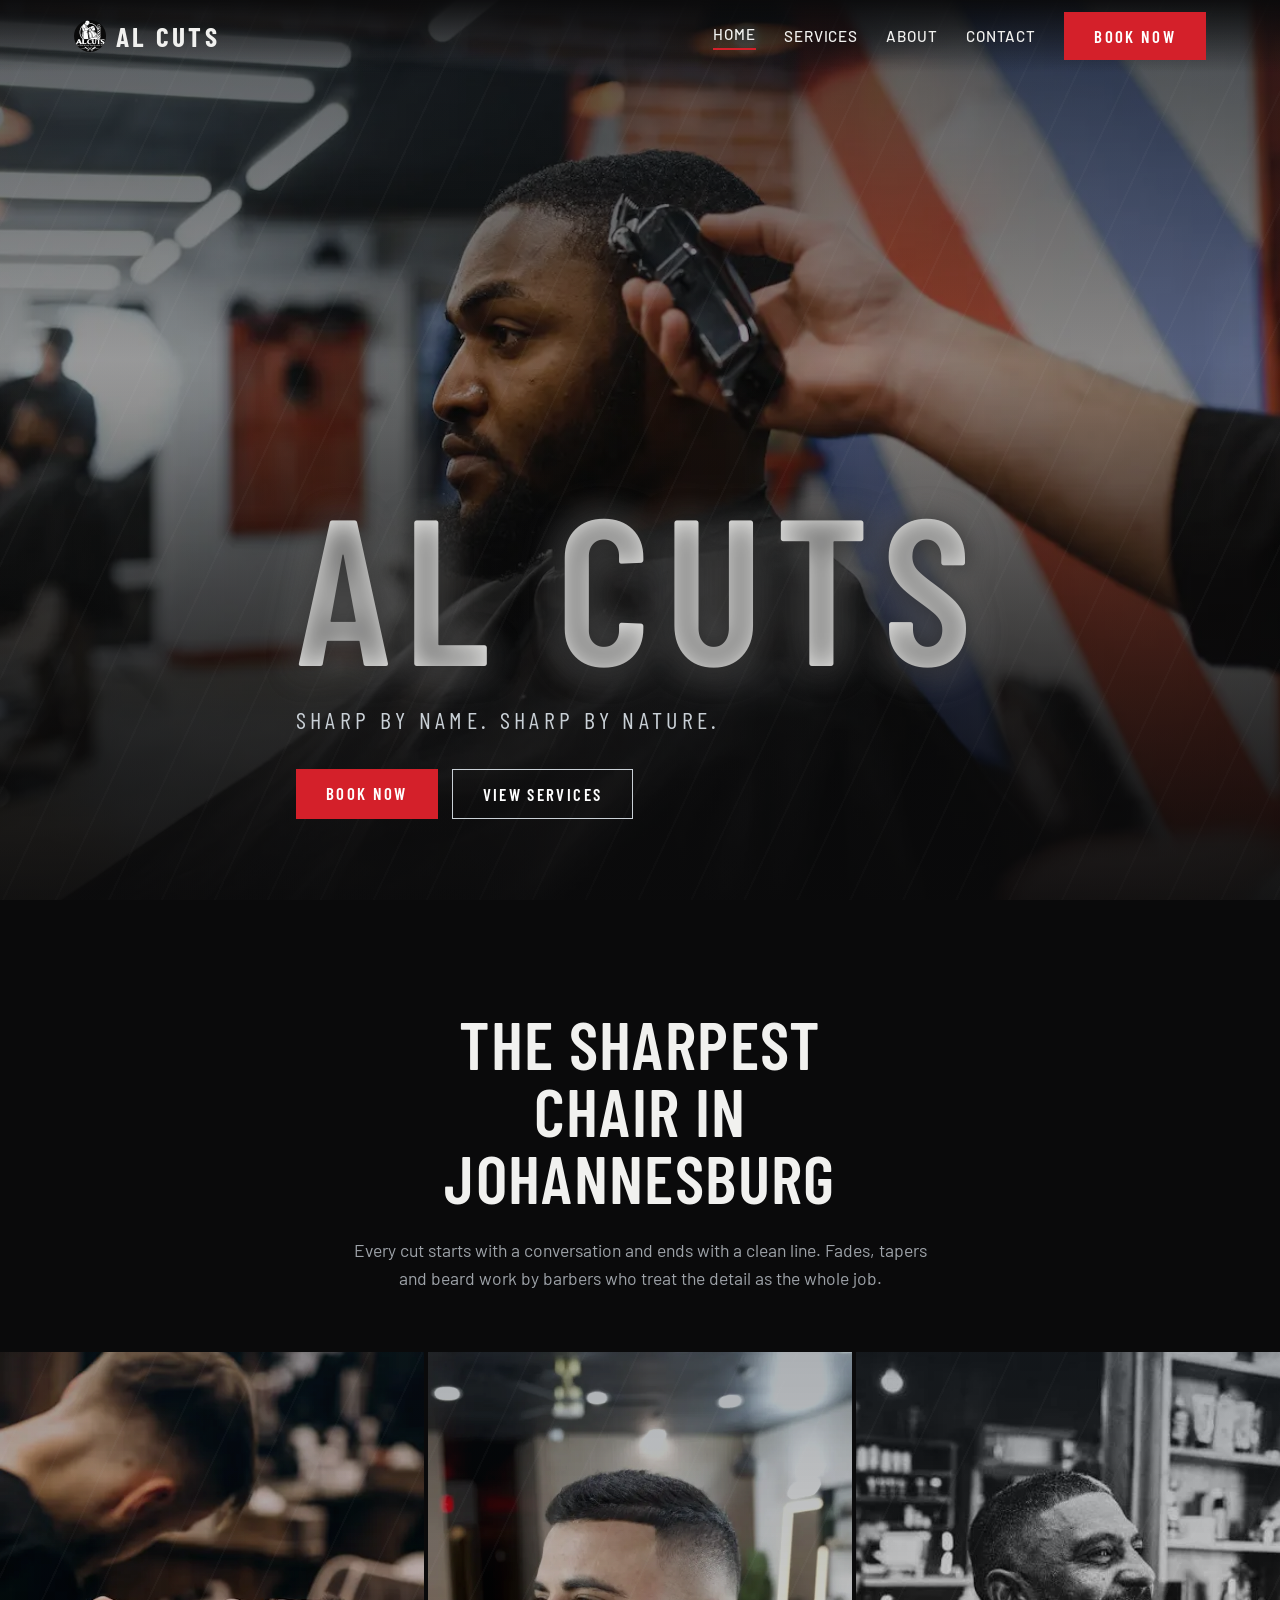
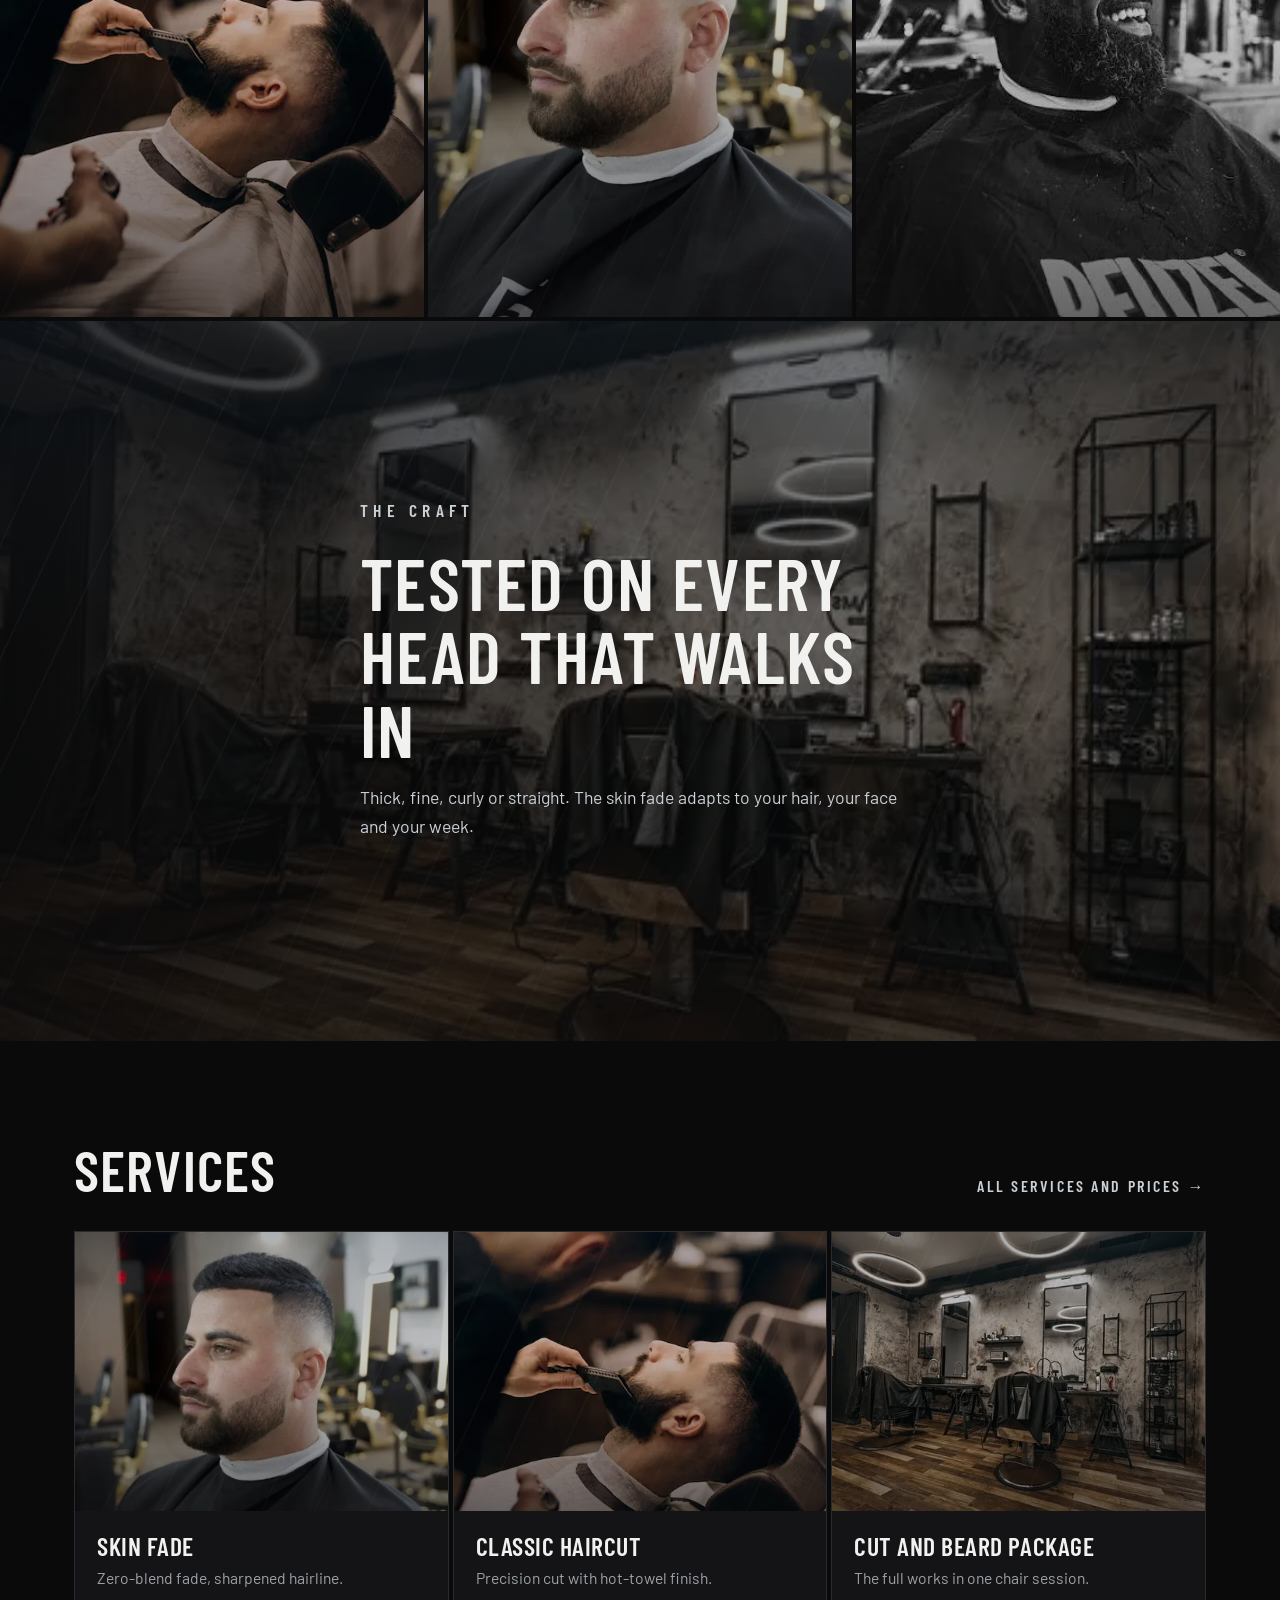
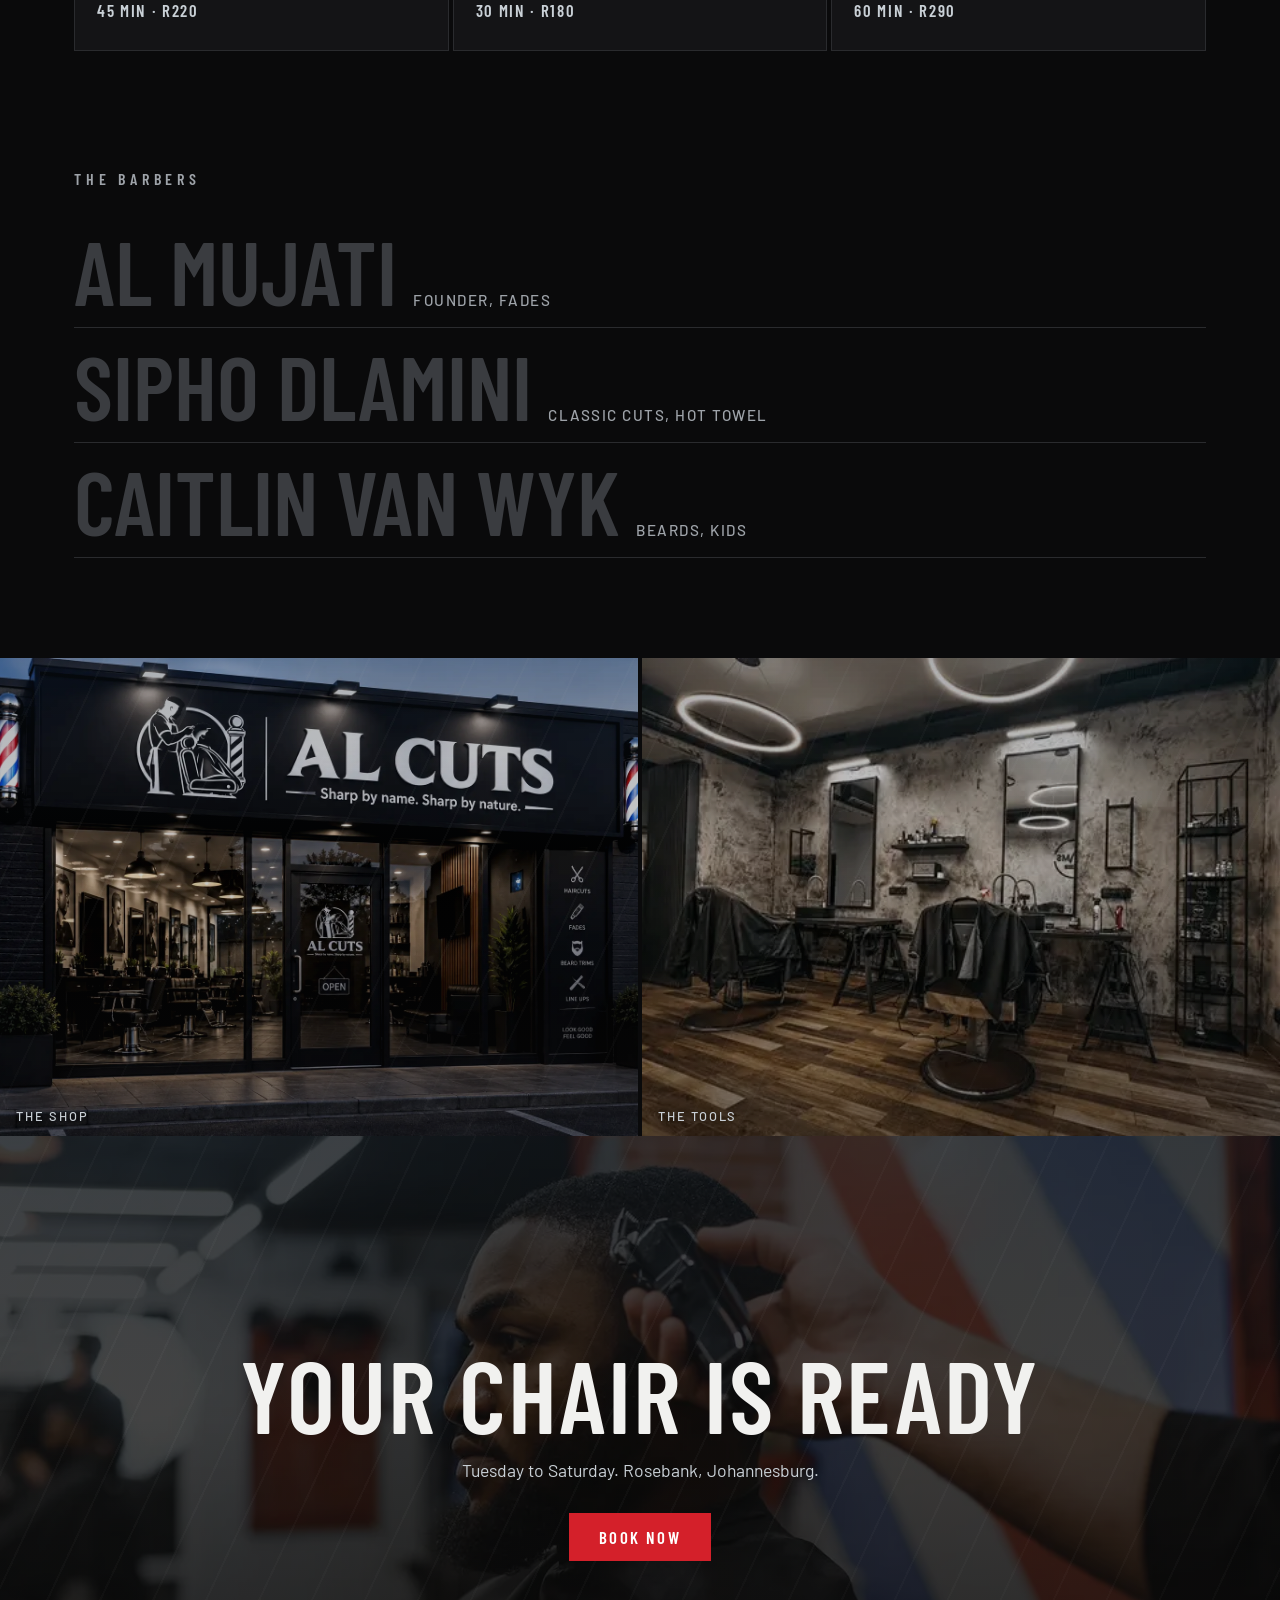
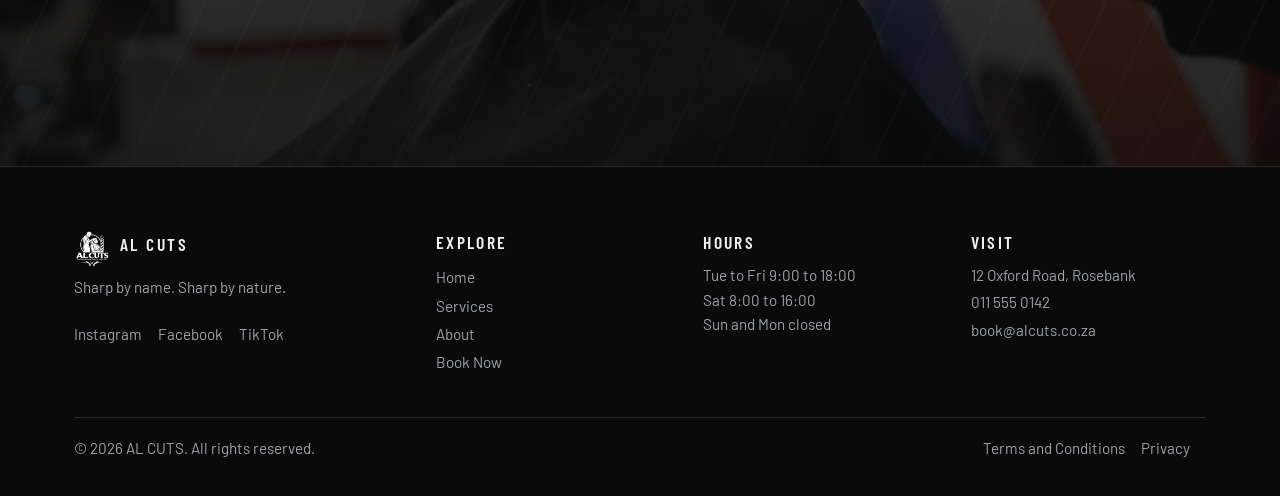
==== index.html @ 76fd3b90 "Modal X pinned top-right (button-shine specificity fix)" ====
<!DOCTYPE html>
<html lang="en">
<head>
<meta charset="utf-8">
<meta name="viewport" content="width=device-width, initial-scale=1, viewport-fit=cover">
<title>AL CUTS | Sharp by name. Sharp by nature.</title>
<meta name="description" content="AL CUTS — the sharpest chair in Johannesburg. Fades, classic cuts, beard work and hot towel shaves in Rosebank since 2014.">
<meta property="og:title" content="AL CUTS | Sharp by name. Sharp by nature.">
<meta property="og:description" content="Fades, classic cuts, beard work and hot towel shaves in Rosebank, Johannesburg since 2014.">
<meta property="og:type" content="website">
<meta property="og:url" content="https://al-projects-stack.github.io/al-cuts/">
<meta property="og:image" content="https://al-projects-stack.github.io/al-cuts/assets/img/hero.webp">
<link rel="icon" type="image/png" href="assets/img/favicon-64.png">
<link rel="apple-touch-icon" href="assets/img/apple-touch-icon.png">
<link rel="preconnect" href="https://fonts.googleapis.com">
<link rel="preconnect" href="https://fonts.gstatic.com" crossorigin>
<link href="https://fonts.googleapis.com/css2?family=Barlow+Condensed:wght@500;600;700&family=Barlow:wght@400;500&display=swap" rel="stylesheet">
<link rel="stylesheet" href="assets/css/site.css?v=7">
</head>
<body>
<a class="skip" href="#main">Skip to content</a>
<header>
  <div class="wrap bar">
    <a class="logo" href="./" aria-label="AL CUTS home"><img class="logo-img" src="assets/img/logo-256.png" alt="AL CUTS logo — barber cutting a client's hair" width="40" height="40"><span class="shine" data-text="AL CUTS">AL CUTS</span></a>
    <button id="menu" aria-expanded="false" aria-controls="nav">Menu</button>
    <nav id="nav" aria-label="Primary">
      <a href="./" aria-current="page">Home</a><a href="services/">Services</a><a href="about/">About</a><a href="book/">Contact</a>
      <a class="btn" href="book/">Book Now</a>
    </nav>
    <a class="btn book-mini" href="book/">Book Now</a>
  </div>
</header>

<main id="main">
  <section class="hero home">
    <div class="ph" role="img" aria-label="Barber at work inside AL CUTS, Rosebank">
      <img src="assets/img/hero.webp" alt="Barber giving a fade inside AL CUTS barbershop" fetchpriority="high" decoding="async">
      <div class="shade" aria-hidden="true"></div>
    </div>
    <div class="wrap in">
      <h1 class="shine" data-text="AL CUTS">AL CUTS</h1>
      <p class="sub shine" data-text="Sharp by name. Sharp by nature.">Sharp by name. Sharp by nature.</p>
      <div class="cta"><a class="btn" href="book/">Book Now</a><a class="btn line" href="services/">View services</a></div>
    </div>
  </section>

  <section class="intro"><div class="wrap">
    <h2>The sharpest chair in Johannesburg</h2>
    <p>Every cut starts with a conversation and ends with a clean line. Fades, tapers and beard work by barbers who treat the detail as the whole job.</p>
  </div></section>

  <div class="trio">
    <div class="ph review-card" tabindex="0">
      <img src="assets/img/cut-front.webp" alt="Skin fade haircut" loading="lazy" decoding="async">
      <div class="review"><span class="stars" aria-label="Rated 5 out of 5">★★★★★</span><p>“Cleanest fade I have had in Joburg. Al lines it up perfect, every single time.”</p><cite>— Thabo M.</cite></div>
    </div>
    <div class="ph review-card" tabindex="0">
      <img src="assets/img/cut-back.webp" alt="Skin fade haircut from behind" loading="lazy" decoding="async">
      <div class="review"><span class="stars" aria-label="Rated 5 out of 5">★★★★★</span><p>“Had a date on Saturday night. Walked out feeling 100 percent more confident.”</p><cite>— Daniel K.</cite></div>
    </div>
    <div class="ph review-card" tabindex="0">
      <img src="assets/img/cut-side.webp" alt="Skin fade haircut from the side" loading="lazy" decoding="async">
      <div class="review"><span class="stars" aria-label="Rated 5 out of 5">★★★★★</span><p>“Hot towel shave is unreal. Walked in rough, walked out a new man.”</p><cite>— Jabu N.</cite></div>
    </div>
  </div>

  <section class="band">
    <div class="ph" role="img" aria-label="Barber finishing a cut at AL CUTS"><img src="assets/img/services.webp" alt="Barber finishing a precision cut" loading="lazy" decoding="async"><div class="shade" aria-hidden="true"></div></div>
    <div class="wrap in">
      <p class="kicker">The craft</p>
      <h2>Tested on every head that walks in</h2>
      <p>Thick, fine, curly or straight. The skin fade adapts to your hair, your face and your week.</p>
    </div>
  </section>

  <section class="preview"><div class="wrap">
    <div class="head"><h2>Services</h2><a class="more" href="services/">All services and prices →</a></div>
    <div class="cards">
      <a class="card" href="services/"><div class="ph"><img src="assets/img/cut-back.webp" alt="Skin fade by AL CUTS" loading="lazy" decoding="async"></div><div class="tx"><h3>Skin fade</h3><p>Zero-blend fade, sharpened hairline.</p><span class="meta">45 min · R220</span></div></a>
      <a class="card" href="services/"><div class="ph"><img src="assets/img/cut-front.webp" alt="Classic haircut by AL CUTS" loading="lazy" decoding="async"></div><div class="tx"><h3>Classic haircut</h3><p>Precision cut with hot-towel finish.</p><span class="meta">30 min · R180</span></div></a>
      <a class="card" href="services/"><div class="ph"><img src="assets/img/services.webp" alt="Cut and beard package at AL CUTS" loading="lazy" decoding="async"></div><div class="tx"><h3>Cut and beard package</h3><p>The full works in one chair session.</p><span class="meta">60 min · R290</span></div></a>
    </div>
  </div></section>

  <section class="team"><div class="wrap">
    <h3 class="k">The barbers</h3>
    <div class="names">
      <a href="about/">Al Mujati<small>Founder, fades</small></a>
      <a href="about/">Sipho Dlamini<small>Classic cuts, hot towel</small></a>
      <a href="about/">Caitlin Van Wyk<small>Beards, kids</small></a>
    </div>
  </div></section>

  <div class="duo">
    <div class="ph" role="img" aria-label="Inside the AL CUTS shop"><img src="assets/img/shop-real.webp" alt="The AL CUTS shop front in Rosebank" loading="lazy" decoding="async"><span class="cap">The shop</span></div>
    <div class="ph" role="img" aria-label="Barber tools at AL CUTS"><img src="assets/img/services.webp" alt="Professional barber tools at AL CUTS" loading="lazy" decoding="async"><span class="cap">The tools</span></div>
  </div>

  <section class="book-band">
    <div class="ph" role="img" aria-label="Barber chair in low light"><img src="assets/img/shop.webp" alt="Barber chair at AL CUTS in low light" loading="lazy" decoding="async"><div class="shade" aria-hidden="true"></div></div>
    <div class="wrap in">
      <h2>Your chair is ready</h2>
      <p>Tuesday to Saturday. Rosebank, Johannesburg.</p>
      <a class="btn" href="book/">Book Now</a>
    </div>
  </section>
</main>

<footer><div class="wrap">
  <div class="fgrid">
    <div><div class="foot-brand"><img class="logo-img" src="assets/img/logo-256.png" alt="" width="36" height="36" aria-hidden="true"><h4 class="shine" data-text="AL CUTS">AL CUTS</h4></div><span class="tagline shine" data-text="Sharp by name. Sharp by nature.">Sharp by name. Sharp by nature.</span>
      <p class="social"><a href="https://www.instagram.com/" target="_blank" rel="noopener" aria-label="AL CUTS on Instagram">Instagram</a><a href="https://www.facebook.com/" target="_blank" rel="noopener" aria-label="AL CUTS on Facebook">Facebook</a><a href="https://www.tiktok.com/" target="_blank" rel="noopener" aria-label="AL CUTS on TikTok">TikTok</a></p>
    </div>
    <div><h4>Explore</h4><a href="./">Home</a><a href="services/">Services</a><a href="about/">About</a><a href="book/">Book Now</a></div>
    <div><h4>Hours</h4>Tue to Fri 9:00 to 18:00<br>Sat 8:00 to 16:00<br>Sun and Mon closed</div>
    <div><h4>Visit</h4>12 Oxford Road, Rosebank<br><a href="tel:+27115550142">011 555 0142</a><a href="mailto:book@alcuts.co.za">book@alcuts.co.za</a></div>
  </div>
  <div class="copy"><span>&copy; 2026 AL CUTS. All rights reserved.</span><span><a href="terms/">Terms and Conditions</a><a href="privacy/">Privacy</a></span></div>
</div></footer>

<div id="modal" role="dialog" aria-modal="true" aria-labelledby="mt">
  <div class="dialog">
    <button class="x" id="close" aria-label="Close offer">&times;</button>
    <h2 id="mt">First cut? R30 off.</h2>
    <p>Book your first visit online and the discount is applied at the chair.</p>
    <a class="btn" id="claim" href="book/?offer=first30">Claim the offer</a>
  </div>
</div>

<script src="assets/js/site.js?v=6" defer></script>
</body>
</html>
---- assets/css/site.css ----
/* AL CUTS design tokens — keep exactly */
:root{
  --bg:#0A0A0B; --panel:#141416; --ink:#F1F1EF; --muted:#9EA3A9;
  --steel:#C9D0D6; --red:#D4202A; --line:#2A2B2E;
  box-sizing:border-box;
  padding-top:env(safe-area-inset-top,0px);
  padding-bottom:env(safe-area-inset-bottom,0px);
}
html{scroll-behavior:smooth;scroll-padding-top:calc(72px + env(safe-area-inset-top,0px))}
*{box-sizing:border-box}
body{margin:0;background:var(--bg);color:var(--ink);font-family:Barlow,system-ui,sans-serif;line-height:1.6;overflow-x:hidden}
h1,h2,h3{font-family:"Barlow Condensed","Arial Narrow",sans-serif;text-transform:uppercase;font-weight:600;line-height:1;margin:0;letter-spacing:.02em}
a{color:inherit}
:focus-visible{outline:3px solid var(--red);outline-offset:3px}
.wrap{max-width:1180px;margin:0 auto;padding:0 24px}
.skip{position:absolute;left:-9999px;top:0;background:var(--red);color:#fff;padding:10px 18px;z-index:99;font:600 1rem "Barlow Condensed",sans-serif;text-transform:uppercase;letter-spacing:.1em}
.skip:focus{left:12px;top:12px}

/* header */
header{position:fixed;left:0;right:0;top:env(safe-area-inset-top,0px);z-index:10;height:72px;background:linear-gradient(#0A0A0Bee,#0A0A0B00)}
.bar{display:flex;align-items:center;justify-content:space-between;height:72px}
.logo{display:flex;align-items:center;gap:10px;text-decoration:none;font:700 1.7rem "Barlow Condensed",sans-serif;letter-spacing:.12em}
.logo img{width:32px;height:32px;display:block}
nav{display:flex;gap:28px;align-items:center}
nav a{text-decoration:none;font-weight:500;font-size:.95rem;letter-spacing:.06em;text-transform:uppercase}
nav a:hover{color:var(--steel)}
nav a[aria-current="page"]{color:var(--ink);border-bottom:2px solid var(--red);padding-bottom:2px}
.btn{display:inline-block;background:var(--red);color:#fff;padding:14px 30px;font:600 1.05rem "Barlow Condensed",sans-serif;letter-spacing:.14em;text-transform:uppercase;text-decoration:none;border:0;cursor:pointer;text-align:center}
.btn:hover{background:#ea2b36}
.btn.line{background:transparent;border:1px solid var(--steel)}
.btn.line:hover{background:var(--ink);color:var(--bg)}
.btn:disabled{opacity:.5;cursor:not-allowed}
#menu{display:none;background:none;border:1px solid var(--steel);color:var(--ink);padding:8px 14px;font:600 1rem "Barlow Condensed",sans-serif;letter-spacing:.12em;text-transform:uppercase;cursor:pointer}
.book-mini{display:none}

/* image system — dark cool grade, object-fit cover */
.ph{position:relative;overflow:hidden;background:#15171a}
.ph img{position:absolute;inset:0;width:100%;height:100%;object-fit:cover;z-index:1;filter:saturate(.82) contrast(1.06) brightness(.9)}
.ph::after{content:"";position:absolute;inset:0;z-index:2;pointer-events:none;background:linear-gradient(180deg,rgba(20,34,48,.28),rgba(10,10,11,.12) 45%,rgba(10,10,11,.55)),repeating-linear-gradient(115deg,transparent 0 46px,rgba(255,255,255,.03) 46px 48px)}
.cap{position:absolute;left:16px;bottom:12px;z-index:3;font:500 .8rem Barlow,sans-serif;letter-spacing:.14em;text-transform:uppercase;color:var(--steel);text-shadow:0 1px 8px rgba(0,0,0,.8)}

/* customer reviews revealed on hover, tap or keyboard focus */
.review-card{cursor:pointer}
.review{position:absolute;inset:0;z-index:3;display:flex;flex-direction:column;justify-content:flex-end;padding:26px 24px;background:linear-gradient(180deg,rgba(10,10,11,.05) 30%,rgba(10,10,11,.9));opacity:0;transition:opacity .3s ease}
.review-card:hover .review,.review-card:focus .review,.review-card:focus-within .review{opacity:1}
.review .stars{color:var(--red);letter-spacing:.2em;margin-bottom:8px;font-size:.95rem}
.review p{color:var(--ink);font-size:1.08rem;line-height:1.45;margin:0 0 10px}
.review cite{font:600 .95rem "Barlow Condensed",sans-serif;letter-spacing:.14em;text-transform:uppercase;color:var(--steel);font-style:normal}

/* hero + bands */
.hero{position:relative;min-height:100svh;display:flex;align-items:flex-end;padding-bottom:9vh}
.hero.short{min-height:72svh}
.hero .ph{position:absolute;inset:0}
.hero .shade{position:absolute;inset:0;z-index:2;background:linear-gradient(180deg,rgba(10,10,11,.55) 0%,rgba(10,10,11,.25) 40%,rgba(10,10,11,.88) 100%)}
.hero .in{position:relative;z-index:3}
.kicker{font:600 1rem "Barlow Condensed",sans-serif;letter-spacing:.3em;text-transform:uppercase;color:var(--steel);margin-bottom:12px}
.hero h1{font-size:clamp(3.4rem,11vw,9rem);letter-spacing:.06em;text-shadow:0 2px 30px rgba(0,0,0,.6)}
.hero.home h1{font-size:clamp(4.5rem,17vw,13rem)}
.hero p.sub{font-size:clamp(1.05rem,2.4vw,1.5rem);margin:14px 0 30px;color:var(--steel);font-family:"Barlow Condensed",sans-serif;text-transform:uppercase;letter-spacing:.18em}
.cta{display:flex;gap:14px;flex-wrap:wrap}

.intro{padding:110px 0 60px;text-align:center}
.intro h2{font-size:clamp(2.2rem,5.5vw,4.2rem);max-width:16ch;margin:0 auto 24px}
.intro p{max-width:58ch;margin:0 auto;color:var(--muted);font-size:1.1rem}
.trio{display:grid;grid-template-columns:repeat(3,1fr);gap:4px}
.trio .ph{aspect-ratio:3/4}
.band{position:relative;min-height:80vh;display:flex;align-items:center;margin-top:4px}
.band .ph{position:absolute;inset:0}
.band .shade{position:absolute;inset:0;z-index:2;background:linear-gradient(90deg,rgba(10,10,11,.85) 0%,rgba(10,10,11,.45) 55%,rgba(10,10,11,.25) 100%)}
.band .in{position:relative;z-index:3;max-width:560px;padding:60px 0}
.band h2{font-size:clamp(2.4rem,6vw,4.6rem);margin-bottom:18px}
.band p{color:var(--steel);font-size:1.1rem;margin:0 0 24px}

/* preview cards */
.preview{padding:100px 0 20px}
.preview .head{display:flex;align-items:baseline;justify-content:space-between;gap:20px;flex-wrap:wrap;margin-bottom:32px}
.preview h2{font-size:clamp(2.2rem,5vw,3.6rem)}
.more{font:600 1rem "Barlow Condensed",sans-serif;letter-spacing:.16em;text-transform:uppercase;color:var(--steel);text-decoration:none}
.more:hover{color:var(--ink)}
.cards{display:grid;grid-template-columns:repeat(3,1fr);gap:4px}
.card{background:var(--panel);border:1px solid var(--line);text-decoration:none;display:flex;flex-direction:column}
.card .ph{aspect-ratio:4/3}
.card .tx{padding:22px 22px 26px}
.card h3{font-size:1.6rem;margin-bottom:6px}
.card p{color:var(--muted);margin:0 0 8px;font-size:.98rem}
.card .meta{font:600 1.05rem "Barlow Condensed",sans-serif;letter-spacing:.1em;text-transform:uppercase;color:var(--steel)}
.card:hover{border-color:var(--steel)}

/* team list + profiles */
.team{padding:100px 0}
.team h3.k{color:var(--muted);font-size:1rem;letter-spacing:.3em;margin-bottom:26px}
.names a{display:block;text-decoration:none;font:600 clamp(2.4rem,7vw,5.6rem)/1.05 "Barlow Condensed",sans-serif;text-transform:uppercase;color:#3A3C40;border-bottom:1px solid var(--line);padding:10px 0;transition:color .25s}
.names a:hover,.names a:focus-visible{color:var(--ink)}
.names small{font:500 .95rem Barlow,sans-serif;letter-spacing:.1em;margin-left:16px;color:var(--muted)}
.duo{display:grid;grid-template-columns:1fr 1fr;gap:4px}
.duo .ph{aspect-ratio:4/3}
.profiles{display:grid;grid-template-columns:repeat(3,1fr);gap:4px;margin-top:8px}
.profile{background:var(--panel);border:1px solid var(--line)}
.profile .ph{aspect-ratio:3/4}
.profile .tx{padding:24px 22px 28px}
.profile h3{font-size:2rem;margin-bottom:4px}
.profile .role{font:600 1rem "Barlow Condensed",sans-serif;letter-spacing:.16em;text-transform:uppercase;color:var(--red);margin-bottom:10px}
.profile p{color:var(--muted);font-size:.98rem;margin:0 0 18px}

/* spec sheet */
.specs{padding:100px 0}
.specs h2{font-size:clamp(2.2rem,5vw,3.6rem);margin-bottom:12px}
.specs .lede{color:var(--muted);max-width:60ch;margin:0 0 28px}
.spec{display:grid;grid-template-columns:1fr auto auto;gap:24px;align-items:baseline;padding:22px 0;border-bottom:1px solid var(--line)}
.spec b{font:600 1.5rem "Barlow Condensed",sans-serif;text-transform:uppercase;letter-spacing:.06em}
.spec .d{color:var(--muted);font-size:.95rem;display:block;margin-top:2px}
.spec span.t{color:var(--muted)}
.spec .p{color:var(--ink);font:600 1.6rem "Barlow Condensed",sans-serif;min-width:90px;text-align:right}
.spec .bk{grid-column:1/-1}
.spec .bk .btn{padding:10px 22px;font-size:.95rem}
.finish{display:grid;grid-template-columns:repeat(3,1fr);gap:40px;margin-top:70px}
.finish h3{font-size:1.4rem;margin-bottom:12px;color:var(--steel)}
.finish ul{list-style:none;margin:0;padding:0;color:var(--muted)}
.finish li{padding:3px 0}

.book-band{position:relative;min-height:70vh;display:flex;align-items:center;text-align:center}
.book-band .ph{position:absolute;inset:0}
.book-band .shade{position:absolute;inset:0;z-index:2;background:rgba(10,10,11,.7)}
.book-band .in{position:relative;z-index:3;width:100%}
.book-band h2{font-size:clamp(2.6rem,8vw,6.5rem);margin-bottom:12px}
.book-band p{color:var(--steel);margin:0 0 28px;font-size:1.1rem}

/* book page */
.bookgrid{display:grid;grid-template-columns:1.5fr 1fr;gap:32px;padding:60px 0 100px;align-items:start}
.panel{background:var(--panel);border:1px solid var(--line);padding:34px 30px}
.panel h2{font-size:2rem;margin-bottom:6px}
.panel .sub{color:var(--muted);margin:0 0 24px}
.field{margin-bottom:18px}
.field label{display:block;font:600 1rem "Barlow Condensed",sans-serif;letter-spacing:.14em;text-transform:uppercase;color:var(--steel);margin-bottom:8px}
.field input,.field select,.field textarea{width:100%;background:var(--bg);border:1px solid var(--line);color:var(--ink);padding:12px 14px;font:500 1rem Barlow,sans-serif}
.field input:focus,.field select:focus,.field textarea:focus{border-color:var(--steel);outline:none}
.frow{display:grid;grid-template-columns:1fr 1fr;gap:16px}
.err{color:#ff7a82;font-size:.9rem;min-height:1.2em;margin:6px 0 0}
.summary{background:var(--bg);border:1px solid var(--line);padding:20px;margin:24px 0}
.summary h3{font-size:1.3rem;margin-bottom:12px;color:var(--steel)}
.summary .row{display:flex;justify-content:space-between;gap:12px;padding:5px 0;color:var(--muted)}
.summary .row.total{color:var(--ink);border-top:1px solid var(--line);margin-top:8px;padding-top:12px;font:600 1.3rem "Barlow Condensed",sans-serif;text-transform:uppercase}
.summary .off{color:#7ddf9a}
.offer-note{background:rgba(212,32,42,.12);border:1px solid var(--red);padding:12px 14px;margin-bottom:18px;font-size:.95rem}
.success{text-align:center;padding:20px 0}
.success h2{font-size:2.6rem;margin-bottom:10px}
.success .ref{display:inline-block;border:1px solid var(--steel);padding:8px 18px;margin:14px 0;font:600 1.2rem "Barlow Condensed",sans-serif;letter-spacing:.12em}
.info .panel + .panel{margin-top:24px}
.info h2{font-size:1.6rem}
.hours{width:100%;border-collapse:collapse;color:var(--muted);font-size:.98rem}
.hours td{padding:6px 0;border-bottom:1px solid var(--line)}
.hours td:last-child{text-align:right;color:var(--ink)}
.map{position:relative;overflow:hidden;border:1px solid var(--line);margin-top:16px}
.map iframe{width:100%;height:280px;border:0;display:block;filter:grayscale(1) contrast(1.05)}

/* legal */
.legal{padding:70px 0 100px;max-width:760px}
.legal h2{font-size:clamp(2.2rem,5vw,3.4rem);margin:18px 0 20px}
.legal h3{font-size:1.4rem;margin:32px 0 8px;color:var(--steel)}
.legal p,.legal li{color:var(--muted)}
.legal a{color:var(--steel)}

/* footer */
footer{padding:64px 0 36px;color:var(--muted);font-size:.95rem;border-top:1px solid var(--line)}
.fgrid{display:grid;grid-template-columns:1.4fr 1fr 1fr 1fr;gap:32px}
footer h4{margin:0 0 10px;color:var(--ink);font:600 1.1rem "Barlow Condensed",sans-serif;letter-spacing:.14em;text-transform:uppercase}
footer a{display:block;text-decoration:none;padding:2px 0}
footer a:hover{color:var(--ink)}
.foot-brand{display:flex;align-items:center;gap:10px;margin-bottom:8px}
.foot-brand img{width:30px;height:30px}
.copy{margin-top:40px;padding-top:18px;border-top:1px solid var(--line);display:flex;gap:20px;flex-wrap:wrap;justify-content:space-between}
.copy a{display:inline;margin-right:16px}

/* modal */
#modal{position:fixed;inset:0;background:rgba(0,0,0,.72);display:none;align-items:center;justify-content:center;padding:20px;z-index:30}
#modal.open{display:flex}
.dialog{background:var(--panel);max-width:440px;width:100%;padding:40px 34px;position:relative;border:1px solid var(--line);border-top:4px solid var(--red)}
.dialog h2{font-size:2.4rem;margin-bottom:10px}
.dialog p{color:var(--muted);margin:0 0 22px}
#close{position:absolute;top:6px;right:6px;width:44px;height:44px;display:flex;align-items:center;justify-content:center;background:none;border:0;color:var(--ink);font-size:1.8rem;cursor:pointer;line-height:1}

/* offer-claimed toast notification */
.toast{position:fixed;left:50%;bottom:24px;transform:translate(-50%,20px);z-index:40;background:var(--panel);border:1px solid var(--line);border-top:4px solid var(--red);color:var(--ink);padding:16px 20px;max-width:min(440px,calc(100vw - 40px));opacity:0;pointer-events:none;transition:opacity .3s ease,transform .3s ease}
.toast.show{opacity:1;pointer-events:auto;transform:translate(-50%,0)}
.toast p{margin:0 0 12px;color:var(--steel)}
.toast .row{display:flex;gap:10px;align-items:center;justify-content:space-between}
.toast .btn{padding:10px 18px;font-size:.95rem}
.toast .tclose{background:none;border:0;color:var(--muted);font-size:1.4rem;cursor:pointer;min-width:44px;min-height:44px}

/* 404 */
.err-page{min-height:80svh;display:flex;align-items:center;text-align:center;padding-top:72px}
.err-page h1{font-size:clamp(4rem,16vw,10rem)}
.err-page p{color:var(--muted);margin:12px 0 28px}

@media (max-width:900px){
  #menu{display:block}
  nav{display:none;position:absolute;left:0;right:0;top:72px;background:var(--bg);flex-direction:column;align-items:stretch;padding:12px 24px 20px;border-bottom:1px solid var(--line)}
  nav.open{display:flex}
  nav a{padding:12px 0;min-height:44px}
  nav .btn{display:none}
  .book-mini{display:inline-block;padding:10px 16px;min-height:44px;font-size:.95rem;white-space:nowrap}
  .bar{gap:10px}
  .bar .logo{margin-right:auto}
  .trio{grid-template-columns:1fr}.trio .ph{aspect-ratio:4/3}
  .duo{grid-template-columns:1fr}
  .cards,.profiles{grid-template-columns:1fr}
  .finish{grid-template-columns:1fr;gap:28px}
  .fgrid{grid-template-columns:1fr 1fr}
  .spec{grid-template-columns:1fr auto}.spec span.t{grid-column:1;grid-row:2}.spec .p{grid-row:1;grid-column:2}
  .bookgrid{grid-template-columns:1fr}
  .frow{grid-template-columns:1fr}
}
/* logo: customer artwork (black on white) worn as an inverted badge on dark */
.logo-img{width:40px;height:40px;border-radius:50%;filter:invert(1);display:block;flex:none}
.foot-brand .logo-img{width:36px;height:36px}

/* booking stepper */
.stepper{list-style:none;margin:0 0 28px;padding:0;display:flex;gap:6px;flex-wrap:wrap}
.stepper li{flex:1 1 0;min-width:90px;font:600 .95rem "Barlow Condensed",sans-serif;letter-spacing:.12em;text-transform:uppercase;color:var(--muted);border-top:2px solid var(--line);padding-top:8px}
.stepper li span{display:inline-block;min-width:24px;text-align:center;margin-right:6px;color:var(--steel)}
.stepper li[aria-current="step"]{color:var(--ink);border-top-color:var(--red)}
.stepper li.done{color:var(--steel);border-top-color:var(--steel)}
.step h3{font-size:1.8rem;margin-bottom:4px}
.step h3:focus{outline:none}
.hint{color:var(--muted);font-size:.95rem}
.stepnav{display:flex;justify-content:space-between;gap:12px;margin-top:26px;flex-wrap:wrap}
.opts{display:grid;gap:10px;margin-top:16px}
.opt{display:block;width:100%;text-align:left;background:var(--bg);border:1px solid var(--line);color:var(--ink);padding:16px 18px;cursor:pointer;min-height:44px}
.opt strong{display:block;font:600 1.35rem "Barlow Condensed",sans-serif;text-transform:uppercase;letter-spacing:.05em}
.opt .od{display:block;color:var(--muted);font-size:.95rem;margin:2px 0}
.opt .om{display:block;font:600 1rem "Barlow Condensed",sans-serif;letter-spacing:.12em;text-transform:uppercase;color:var(--steel)}
.opt:hover{border-color:var(--steel)}
.opt.sel{border-color:var(--red);background:#1a1214}
.month{margin-top:18px}
.month h4{font:600 1.3rem "Barlow Condensed",sans-serif;letter-spacing:.1em;text-transform:uppercase;color:var(--steel);margin:0 0 10px}
.days{display:grid;grid-template-columns:repeat(7,1fr);gap:6px}
.days .dow{font:600 .8rem "Barlow Condensed",sans-serif;letter-spacing:.1em;color:var(--muted);text-align:center;padding:4px 0}
.days .pad{min-height:44px}
.day{min-height:44px;background:var(--bg);border:1px solid var(--line);color:var(--ink);font:600 1rem Barlow,sans-serif;cursor:pointer}
.day:hover:not(:disabled){border-color:var(--steel)}
.day.sel{background:var(--red);border-color:var(--red);color:#fff}
.day:disabled{opacity:.28;cursor:not-allowed}
.slottitle{font:600 1.3rem "Barlow Condensed",sans-serif;letter-spacing:.1em;text-transform:uppercase;color:var(--steel);margin:26px 0 10px}
.slots{display:flex;flex-wrap:wrap;gap:8px}
.slot{background:var(--bg);border:1px solid var(--line);color:var(--ink);font:600 1rem Barlow,sans-serif;padding:10px 16px;min-height:44px;min-width:76px;cursor:pointer}
.slot:hover{border-color:var(--steel)}
.slot.sel{background:var(--red);border-color:var(--red);color:#fff}
.field.check{display:flex;align-items:flex-start;gap:10px}
.field.check input{width:22px;height:22px;min-width:22px;margin-top:2px;accent-color:var(--red)}
.field.check label{text-transform:none;letter-spacing:0;font:500 1rem Barlow,sans-serif;color:var(--ink);margin:0}
.field.check label a{color:var(--steel)}
.field.check .err{flex-basis:100%}

/* legal long-form with sticky TOC */
.legalgrid{display:grid;grid-template-columns:240px 1fr;gap:48px;padding:60px 0 100px;align-items:start}
.toc{position:sticky;top:96px;border:1px solid var(--line);background:var(--panel);padding:20px}
.toc-toggle{display:flex;align-items:center;justify-content:space-between;width:100%;background:none;border:0;padding:10px 0;min-height:44px;cursor:pointer;font:600 1.2rem "Barlow Condensed",sans-serif;letter-spacing:.1em;text-transform:uppercase;color:var(--steel)}
.toc-toggle::after{content:"–";font-size:1.4rem;line-height:1}
.toc:not(.open) .toc-toggle::after{content:"+"}
.toc:not(.open) ol{display:none}
.toc ol{list-style:none;margin:0;padding:0}
.toc li{margin:0}
.toc a{display:block;text-decoration:none;color:var(--muted);font-size:.92rem;padding:7px 0;min-height:44px}
.toc a:hover{color:var(--ink)}
.legal h2{font-size:clamp(2.2rem,5vw,3.4rem);margin:18px 0 20px}
.legal h3{font-size:1.4rem;margin:36px 0 8px;color:var(--steel);scroll-margin-top:96px}
.legal p,.legal li{color:var(--muted)}
.legal a{color:var(--steel)}

/* footer social */
.social{display:flex;gap:16px;margin-top:12px;flex-wrap:wrap;row-gap:0}
.fgrid>div{min-width:0}
.social a{display:inline-block;padding:10px 0;min-height:44px}
@media (max-width:900px){.legalgrid{grid-template-columns:1fr}.toc{position:static}}
@media (max-width:400px){
  .logo{font-size:1.25rem;letter-spacing:.08em}
  .logo-img{width:32px;height:32px}
  #menu{padding:8px 10px;font-size:.9rem}
  .book-mini{padding:8px 12px;font-size:.85rem}
}
/* ---- periodic shine system ---- */
/* Glint: a blade of light with a halo sweeps across the name + slogan
   every 5s. The text itself is never touched — light passes over it and
   spills onto the photo around the letters, so it reads on any colour. */
@keyframes glintSweep{
  0%{background-position:210% center}
  16%{background-position:-210% center}
  100%{background-position:-210% center}
}
.shine{position:relative}
.logo .shine,.tagline{display:inline-block}
.shine::after{
  content:attr(data-text);
  position:absolute;inset:0;
  background-image:linear-gradient(100deg,transparent 42%,rgba(255,255,255,.9) 47%,#fff 50%,rgba(255,255,255,.9) 53%,transparent 58%);
  background-size:230% 100%;
  background-repeat:no-repeat;
  -webkit-background-clip:text;
  background-clip:text;
  color:transparent;
  -webkit-text-fill-color:transparent;
  filter:drop-shadow(0 0 14px rgba(255,255,255,.85));
  animation:glintSweep 5s ease-in-out infinite;
  pointer-events:none;
}

/* Button border shine: a slow sharp slice traces every button border every 10s */
@keyframes borderShine{
  0%{background-position:220% 0}
  38%{background-position:-220% 0}
  100%{background-position:-220% 0}
}
.btn,button:not(:disabled){position:relative}
.btn::after,button:not(:disabled)::after{
  content:"";position:absolute;inset:-1px;border-radius:inherit;padding:1px;
  background:linear-gradient(110deg,transparent 42%,rgba(255,255,255,.95) 50%,transparent 58%) border-box;
  background-size:260% 100%;
  -webkit-mask:linear-gradient(#fff 0 0) content-box,linear-gradient(#fff 0 0);
  -webkit-mask-composite:xor;
  mask:linear-gradient(#fff 0 0) content-box,linear-gradient(#fff 0 0);
  mask-composite:exclude;
  animation:borderShine 10s linear infinite;
  pointer-events:none;
}

@media (prefers-reduced-motion:reduce){
  html{scroll-behavior:auto}
  .shine::after{content:none}
  .btn::after,button::after{content:none}
}
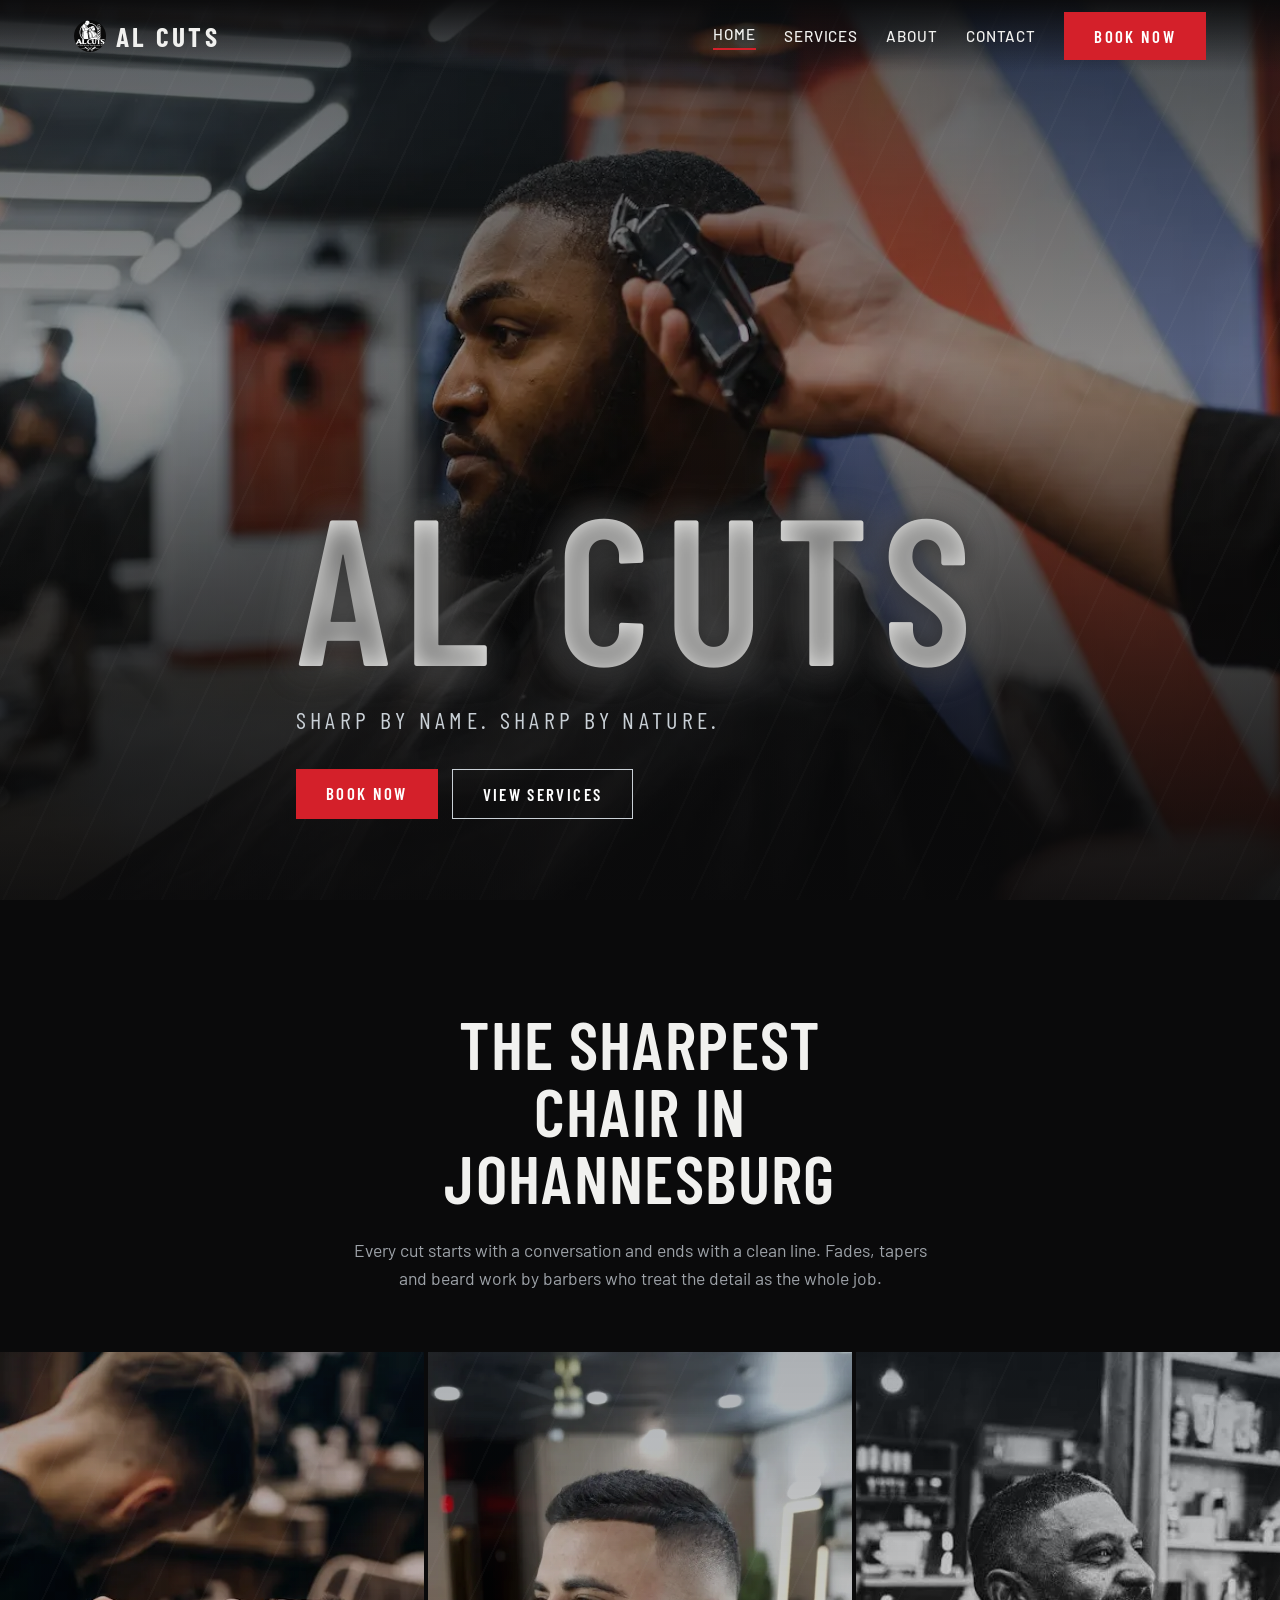
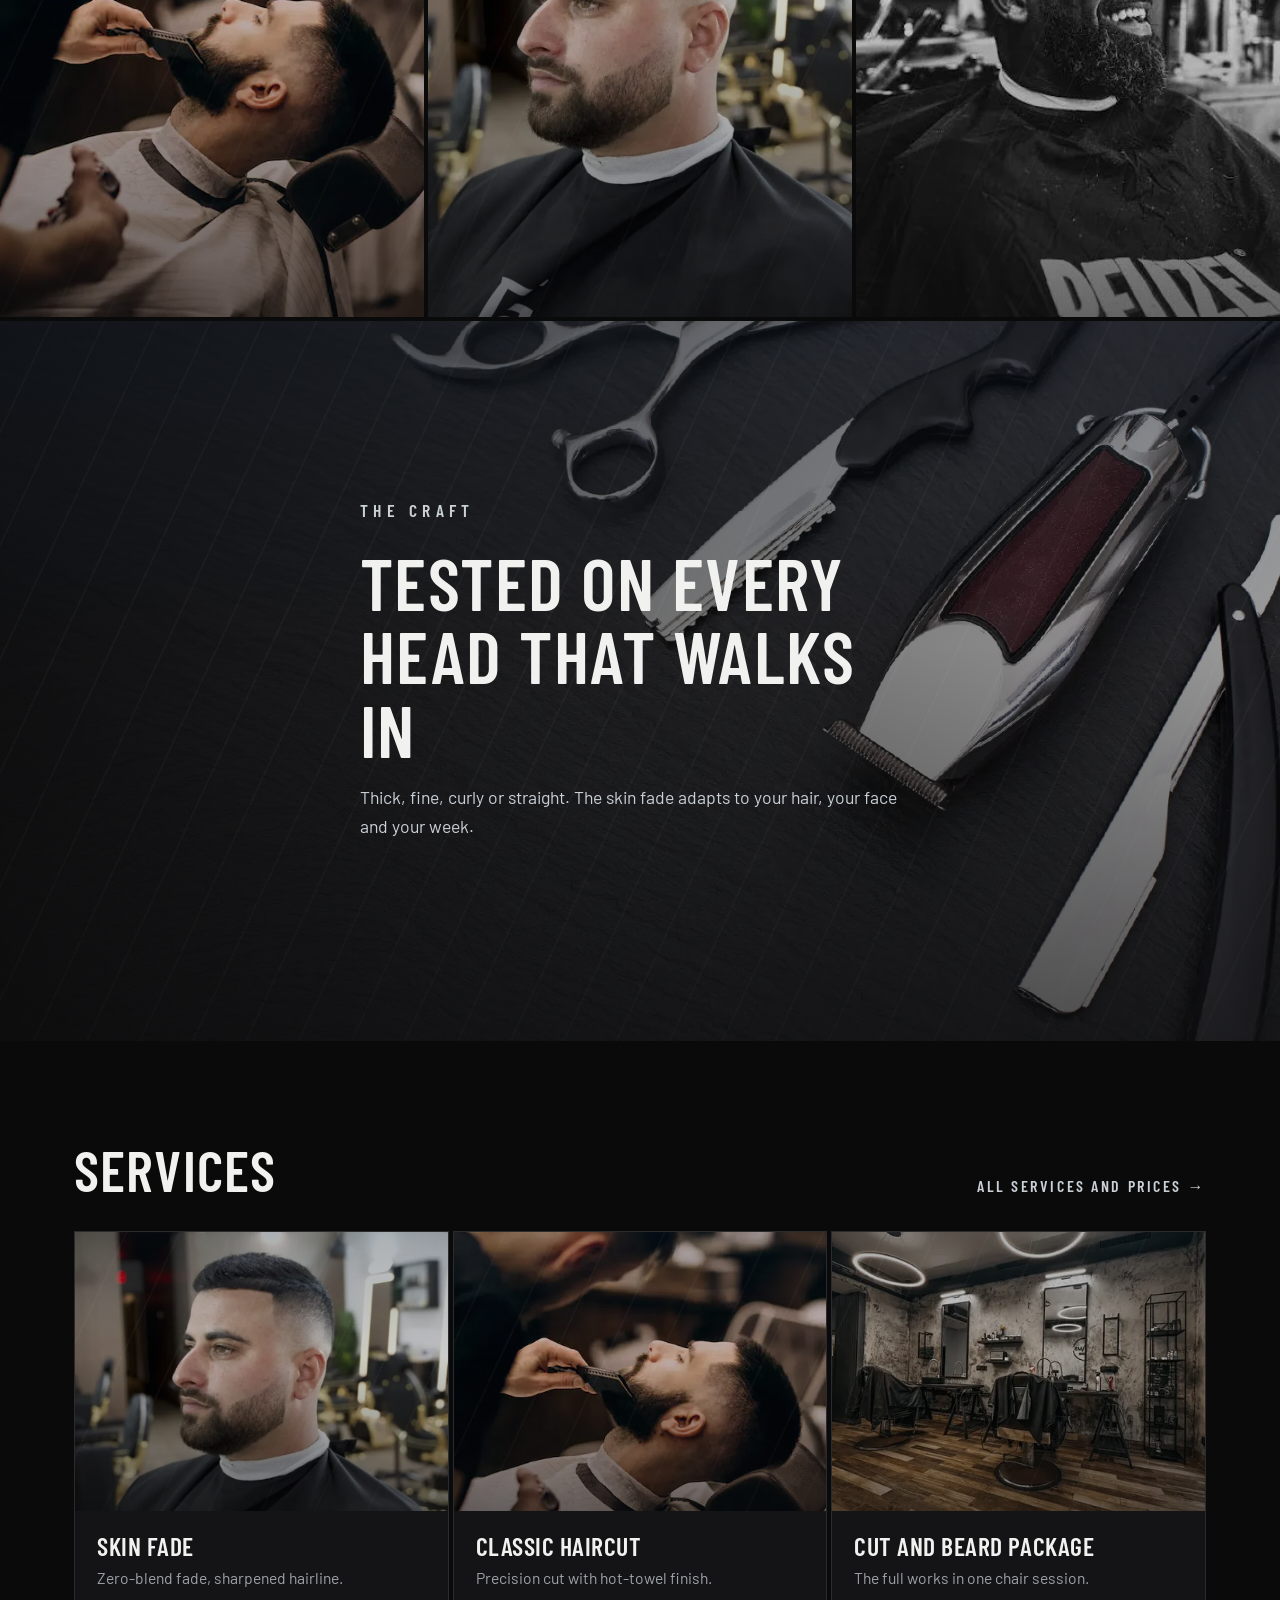
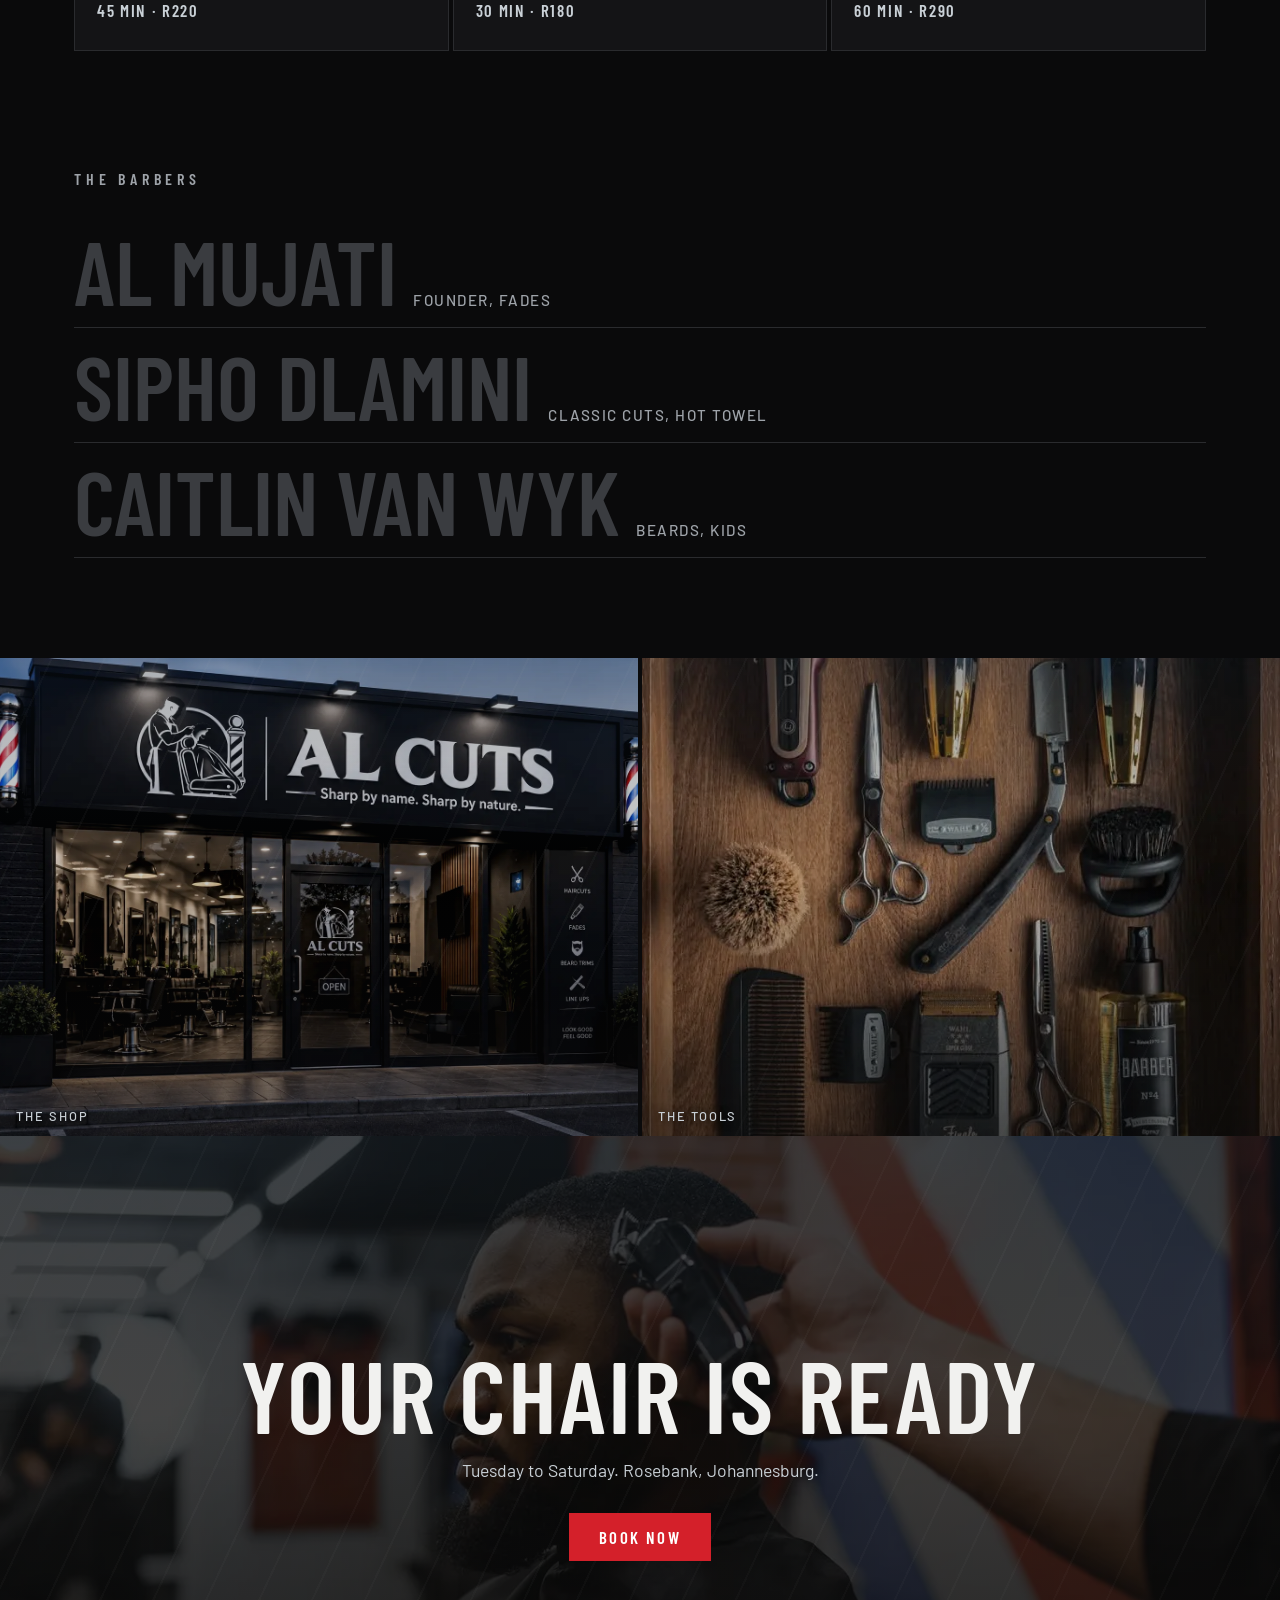
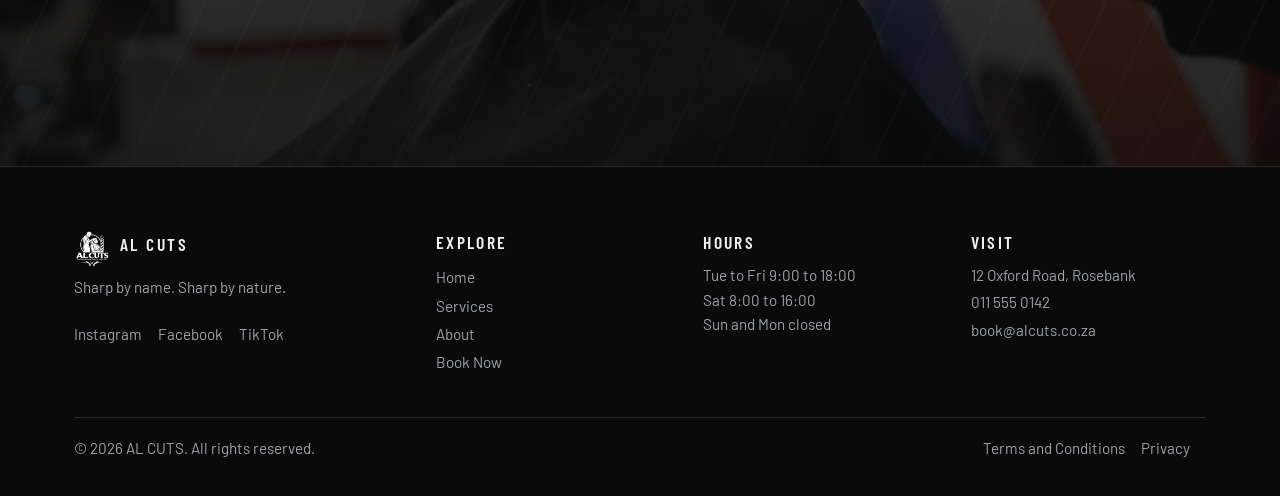
==== commit d4828e78: "Real tools + craft photography on home" ====
--- a/index.html
+++ b/index.html
@@ -65,7 +65,7 @@
   </div>
 
   <section class="band">
-    <div class="ph" role="img" aria-label="Barber finishing a cut at AL CUTS"><img src="assets/img/services.webp" alt="Barber finishing a precision cut" loading="lazy" decoding="async"><div class="shade" aria-hidden="true"></div></div>
+    <div class="ph" role="img" aria-label="Barber finishing a cut at AL CUTS"><img src="assets/img/craft.webp" alt="Scissors, straight razor and clipper on dark slate" loading="lazy" decoding="async"><div class="shade" aria-hidden="true"></div></div>
     <div class="wrap in">
       <p class="kicker">The craft</p>
       <h2>Tested on every head that walks in</h2>
@@ -93,7 +93,7 @@
 
   <div class="duo">
     <div class="ph" role="img" aria-label="Inside the AL CUTS shop"><img src="assets/img/shop-real.webp" alt="The AL CUTS shop front in Rosebank" loading="lazy" decoding="async"><span class="cap">The shop</span></div>
-    <div class="ph" role="img" aria-label="Barber tools at AL CUTS"><img src="assets/img/services.webp" alt="Professional barber tools at AL CUTS" loading="lazy" decoding="async"><span class="cap">The tools</span></div>
+    <div class="ph" role="img" aria-label="Barber tools at AL CUTS"><img src="assets/img/tools.webp" alt="Clippers, scissors, razors and brushes laid out in a tray" loading="lazy" decoding="async"><span class="cap">The tools</span></div>
   </div>
 
   <section class="book-band">
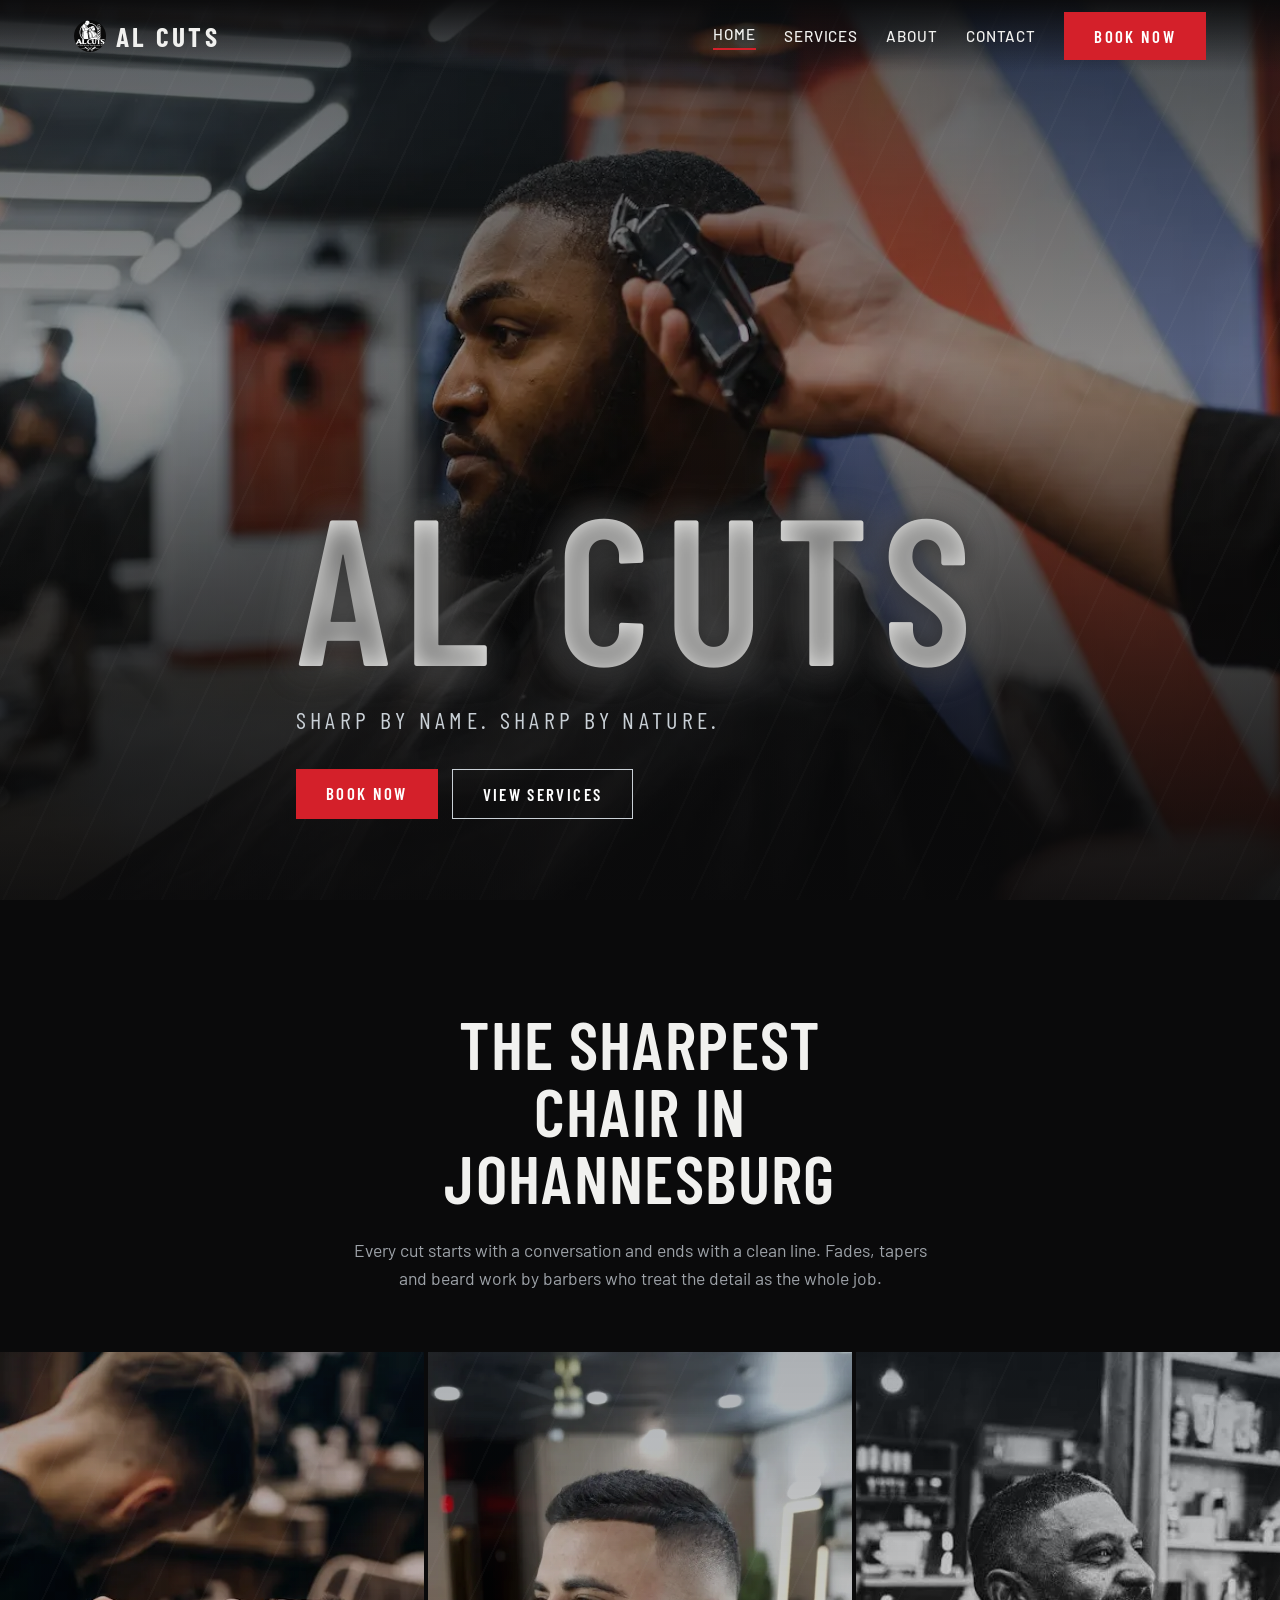
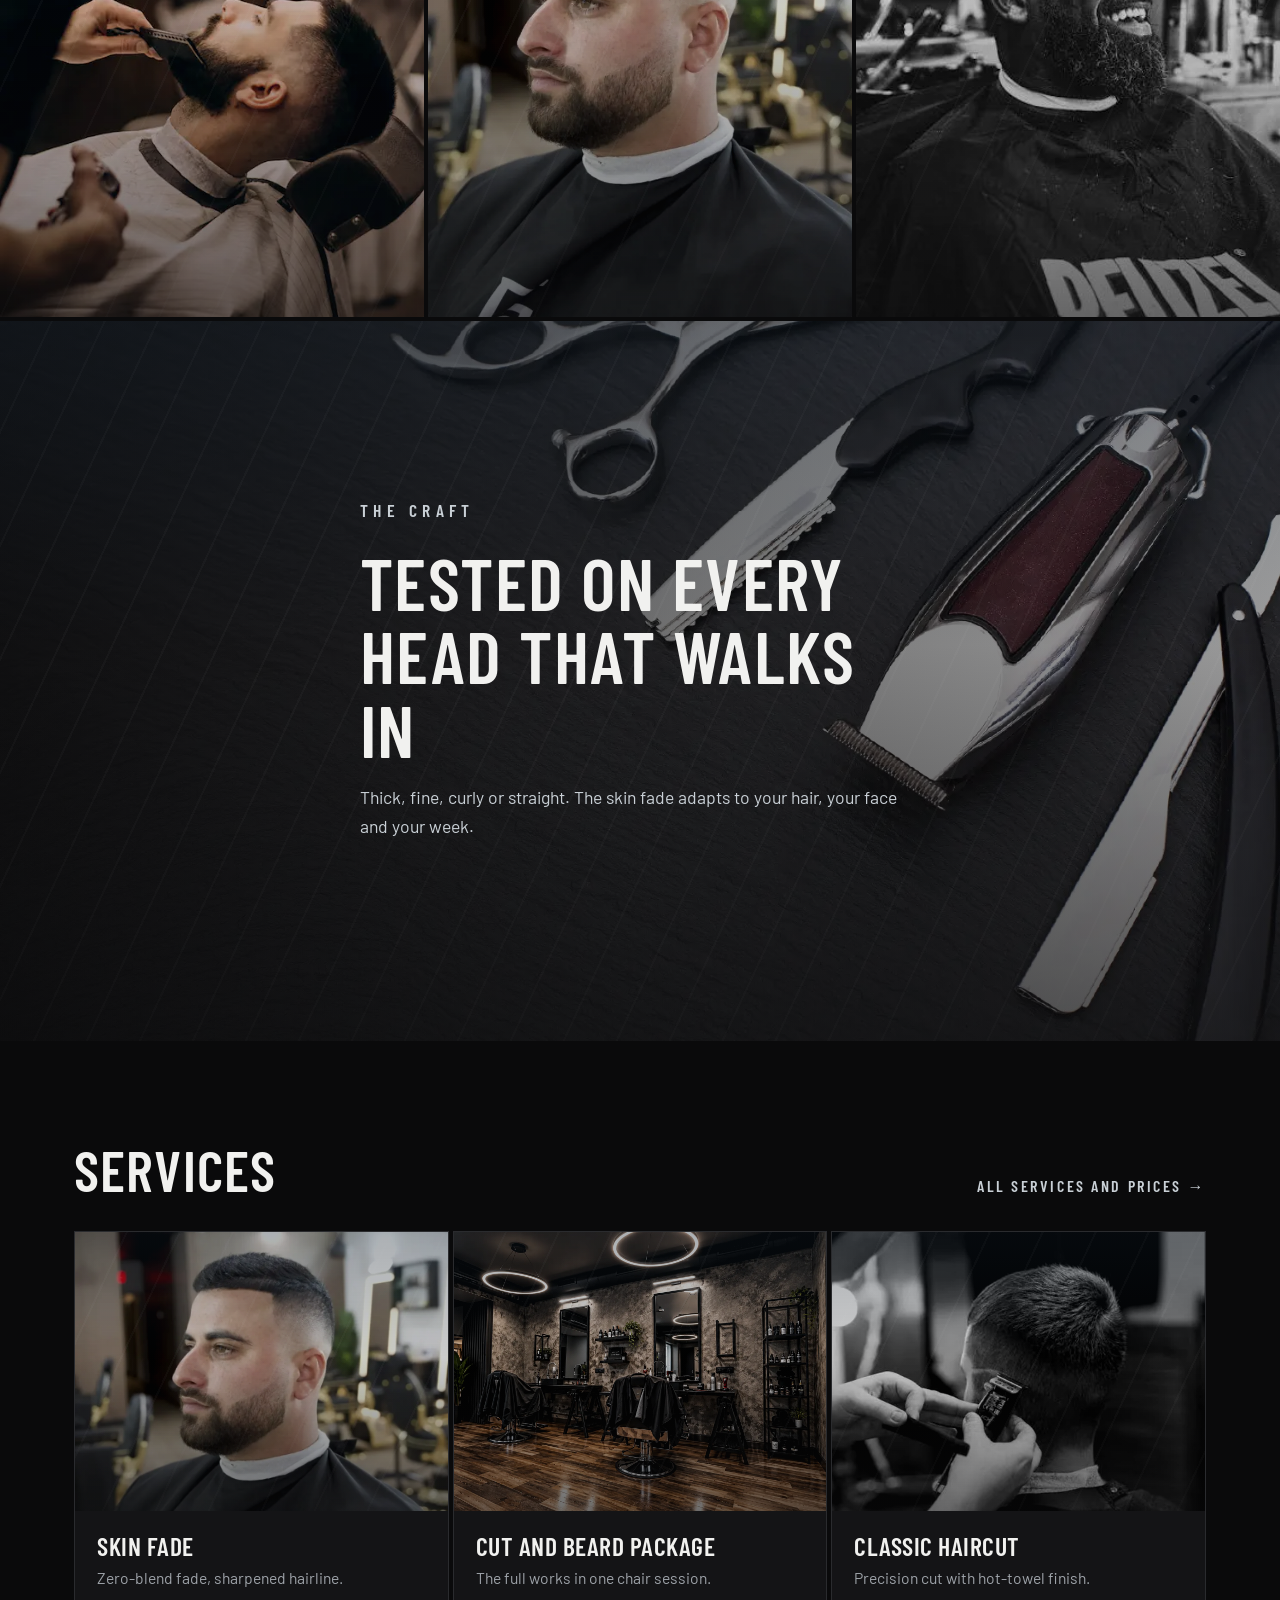
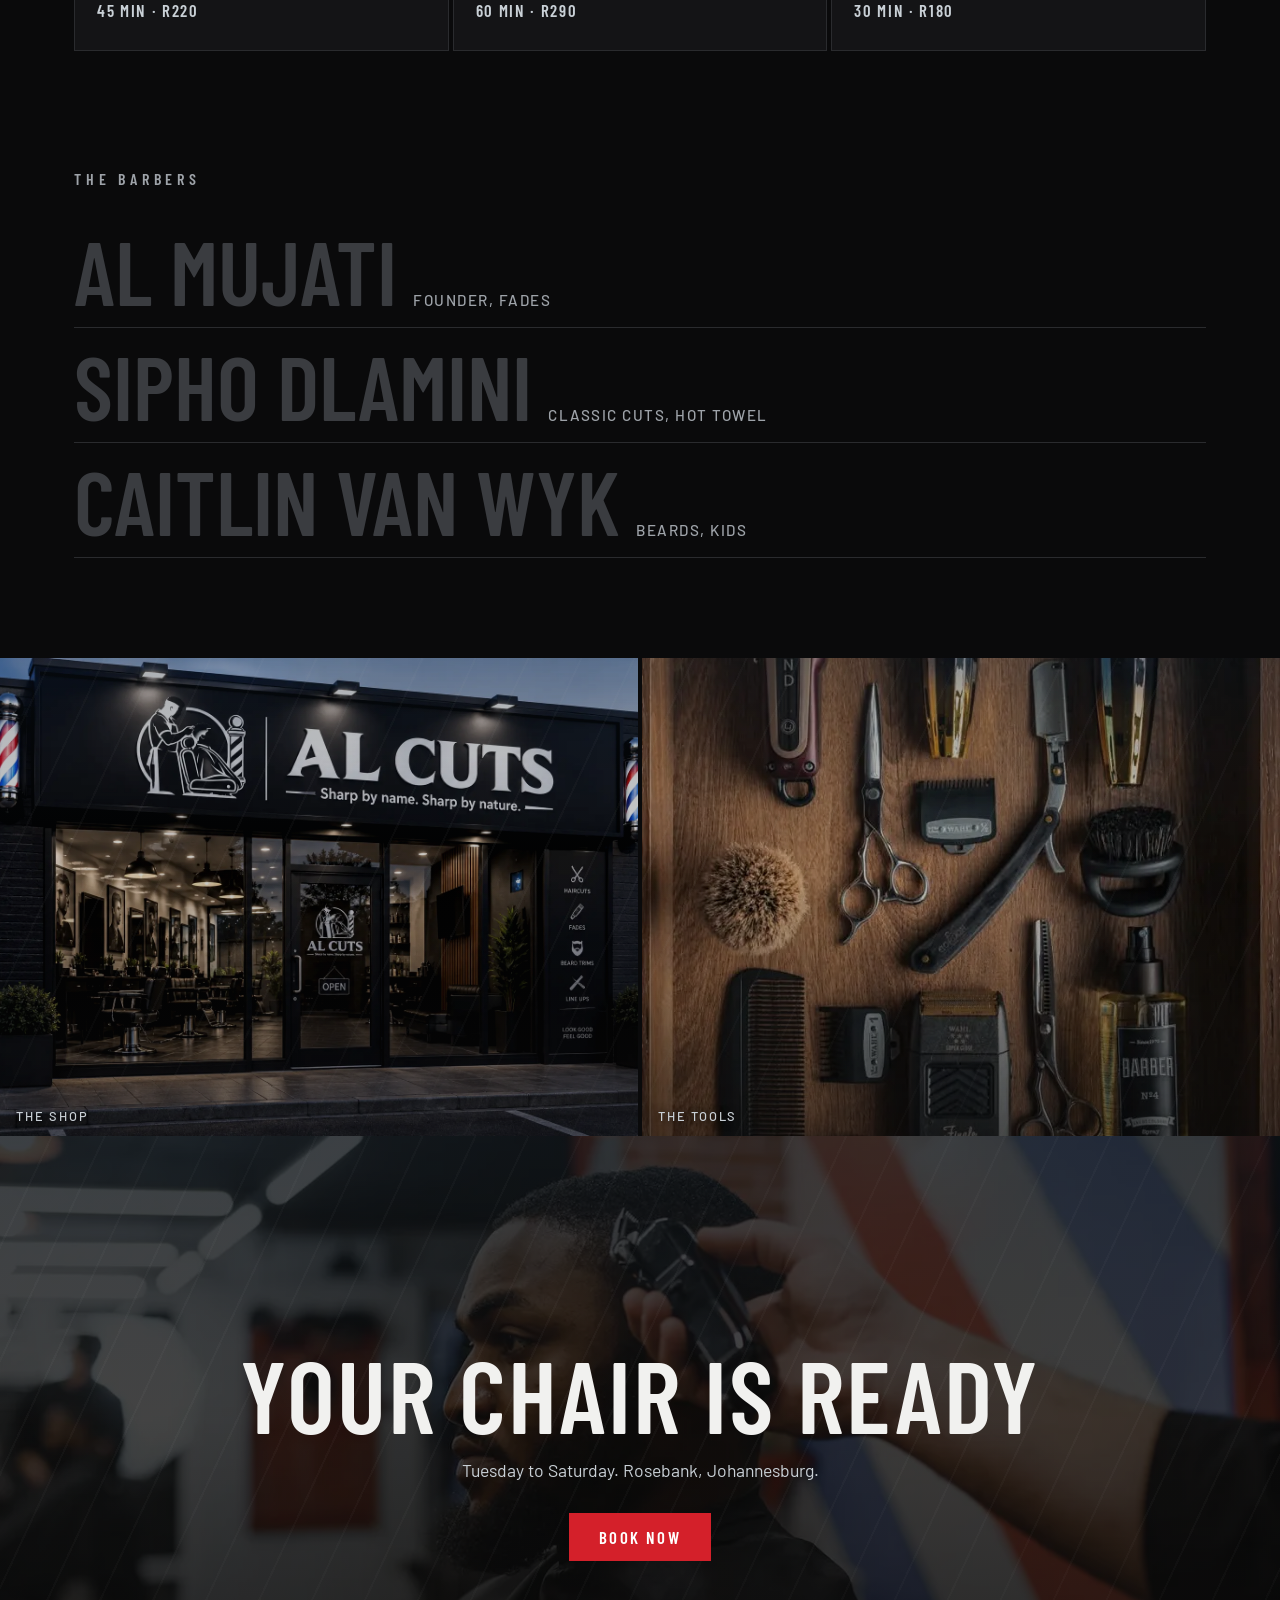
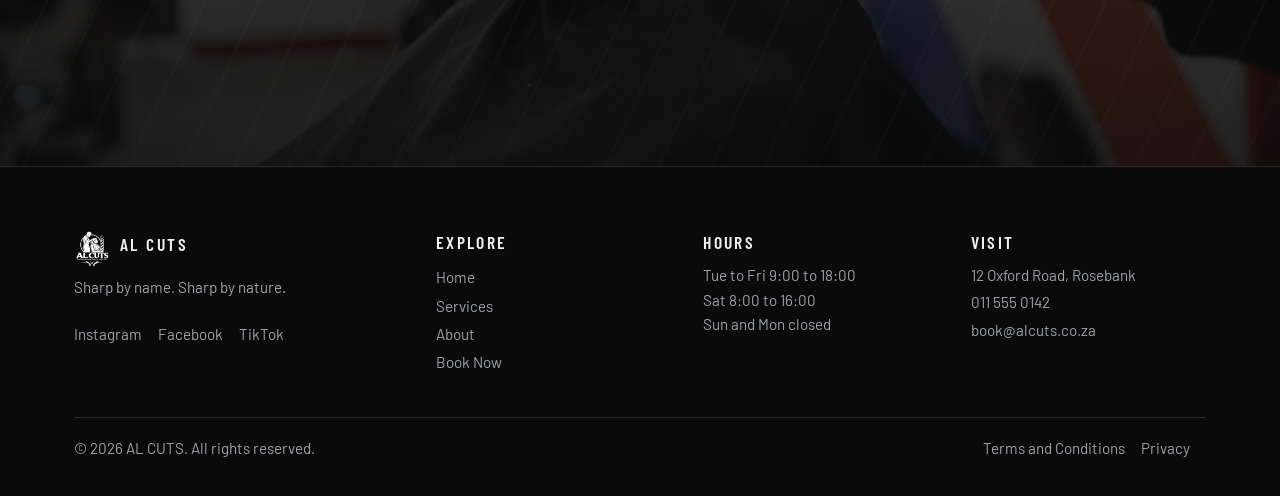
==== commit 0a80346f: "Classic card swap with real classic photo; higher-quality services interior" ====
--- a/index.html
+++ b/index.html
@@ -77,8 +77,8 @@
     <div class="head"><h2>Services</h2><a class="more" href="services/">All services and prices →</a></div>
     <div class="cards">
       <a class="card" href="services/"><div class="ph"><img src="assets/img/cut-back.webp" alt="Skin fade by AL CUTS" loading="lazy" decoding="async"></div><div class="tx"><h3>Skin fade</h3><p>Zero-blend fade, sharpened hairline.</p><span class="meta">45 min · R220</span></div></a>
-      <a class="card" href="services/"><div class="ph"><img src="assets/img/cut-front.webp" alt="Classic haircut by AL CUTS" loading="lazy" decoding="async"></div><div class="tx"><h3>Classic haircut</h3><p>Precision cut with hot-towel finish.</p><span class="meta">30 min · R180</span></div></a>
       <a class="card" href="services/"><div class="ph"><img src="assets/img/services.webp" alt="Cut and beard package at AL CUTS" loading="lazy" decoding="async"></div><div class="tx"><h3>Cut and beard package</h3><p>The full works in one chair session.</p><span class="meta">60 min · R290</span></div></a>
+      <a class="card" href="services/"><div class="ph"><img src="assets/img/cut-classic.webp" alt="Classic taper being finished at the nape" loading="lazy" decoding="async"></div><div class="tx"><h3>Classic haircut</h3><p>Precision cut with hot-towel finish.</p><span class="meta">30 min · R180</span></div></a>
     </div>
   </div></section>
 
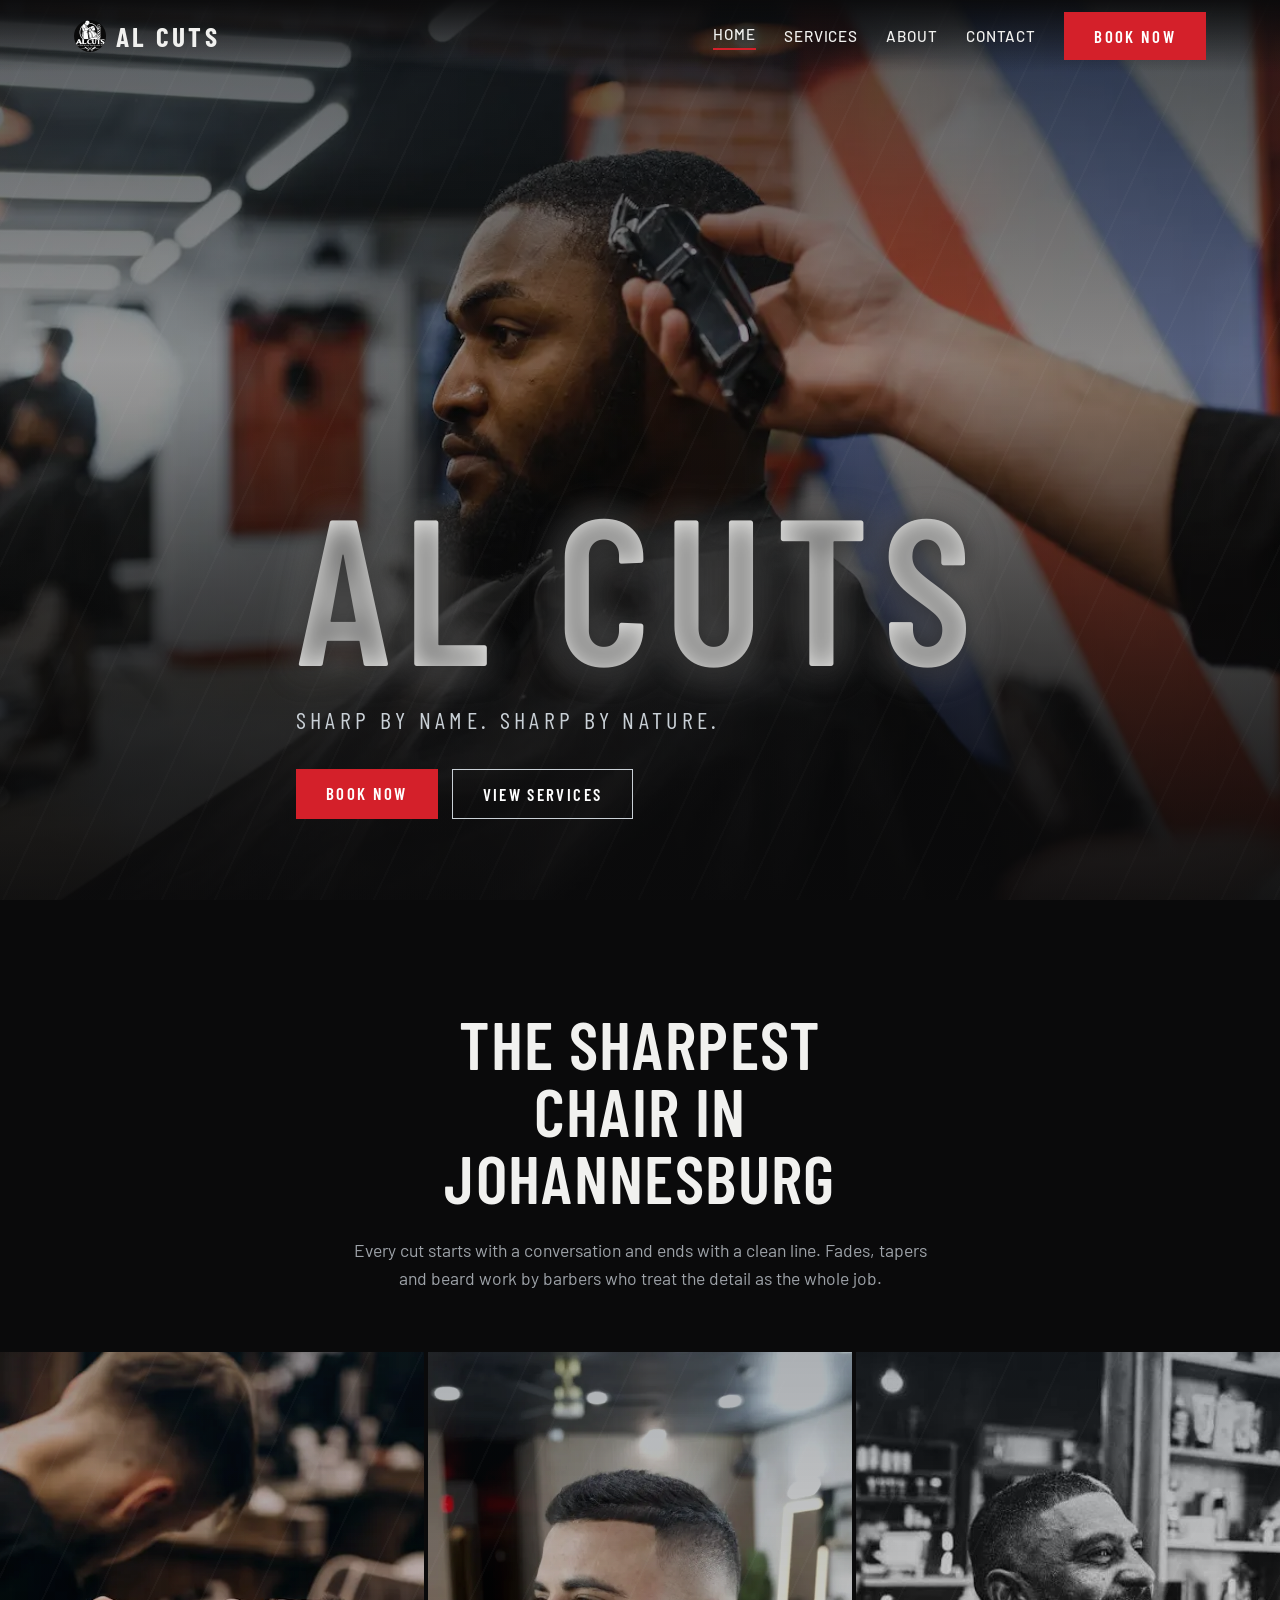
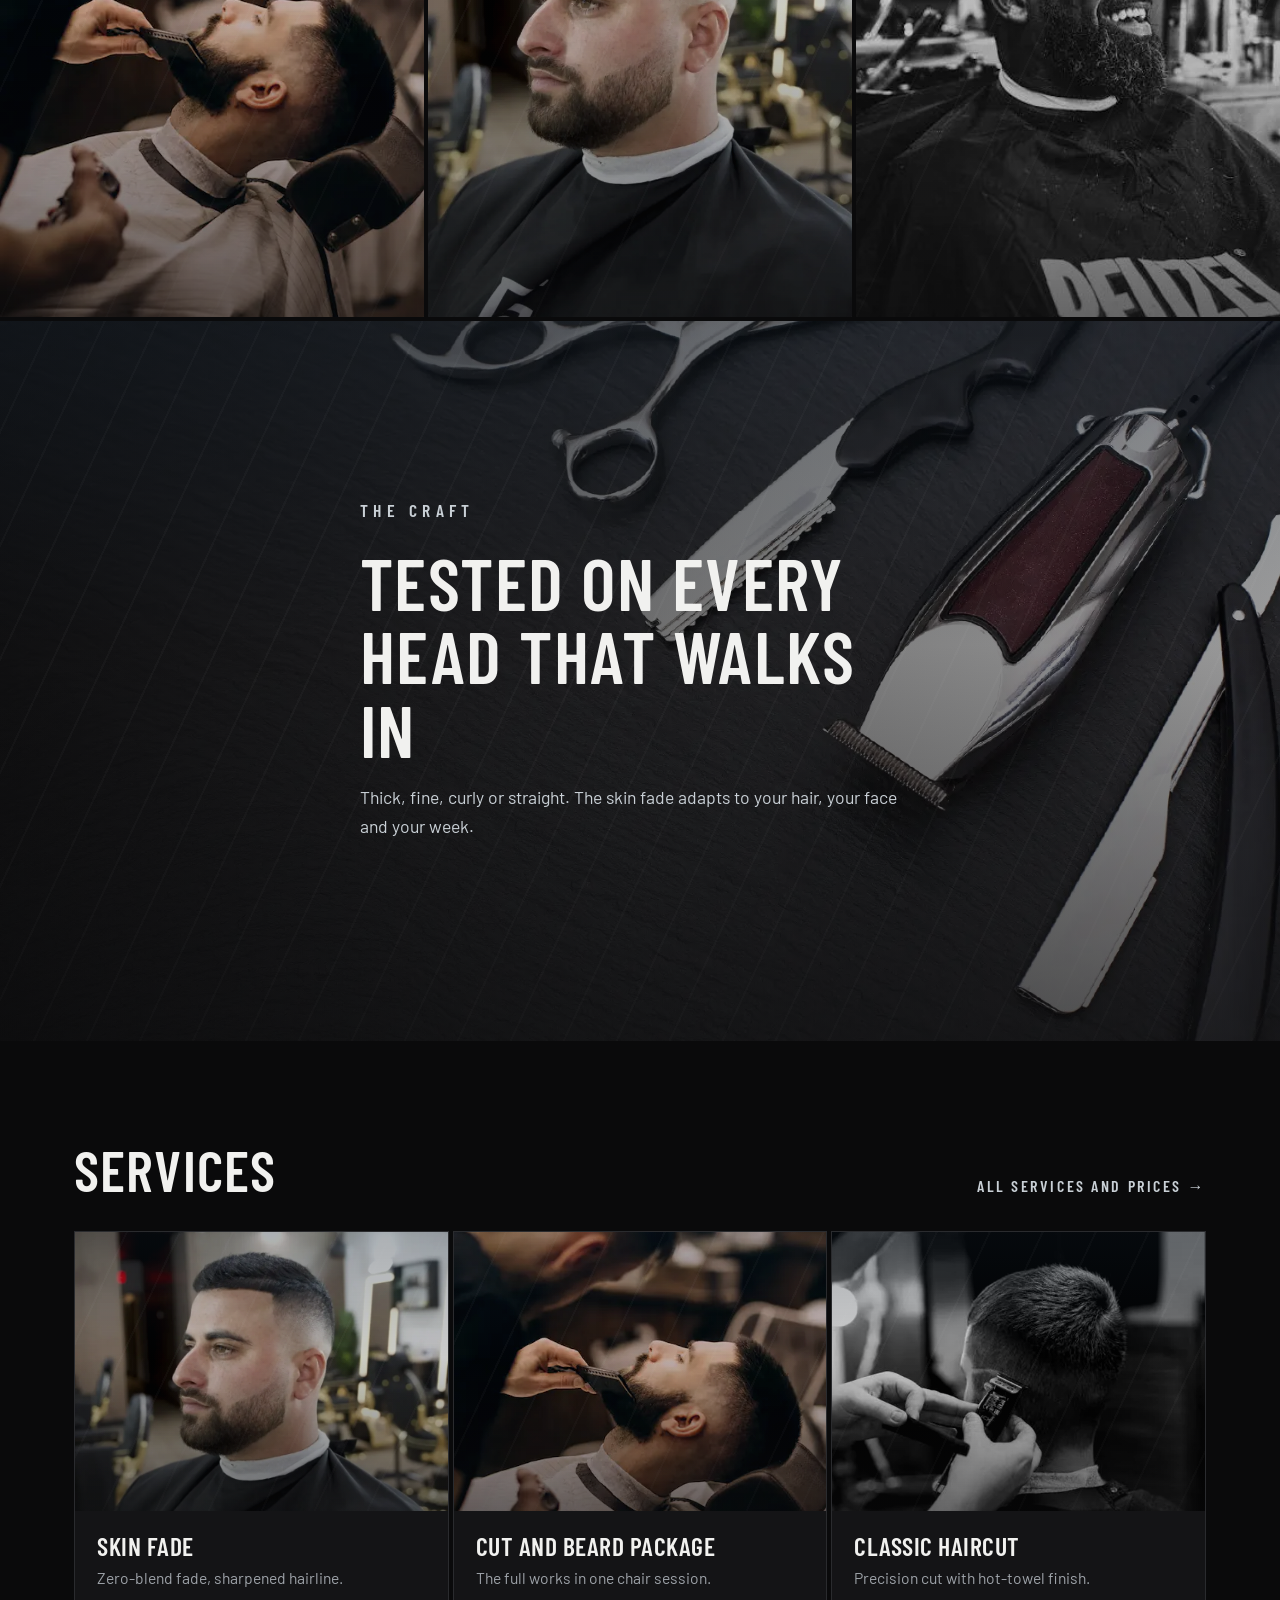
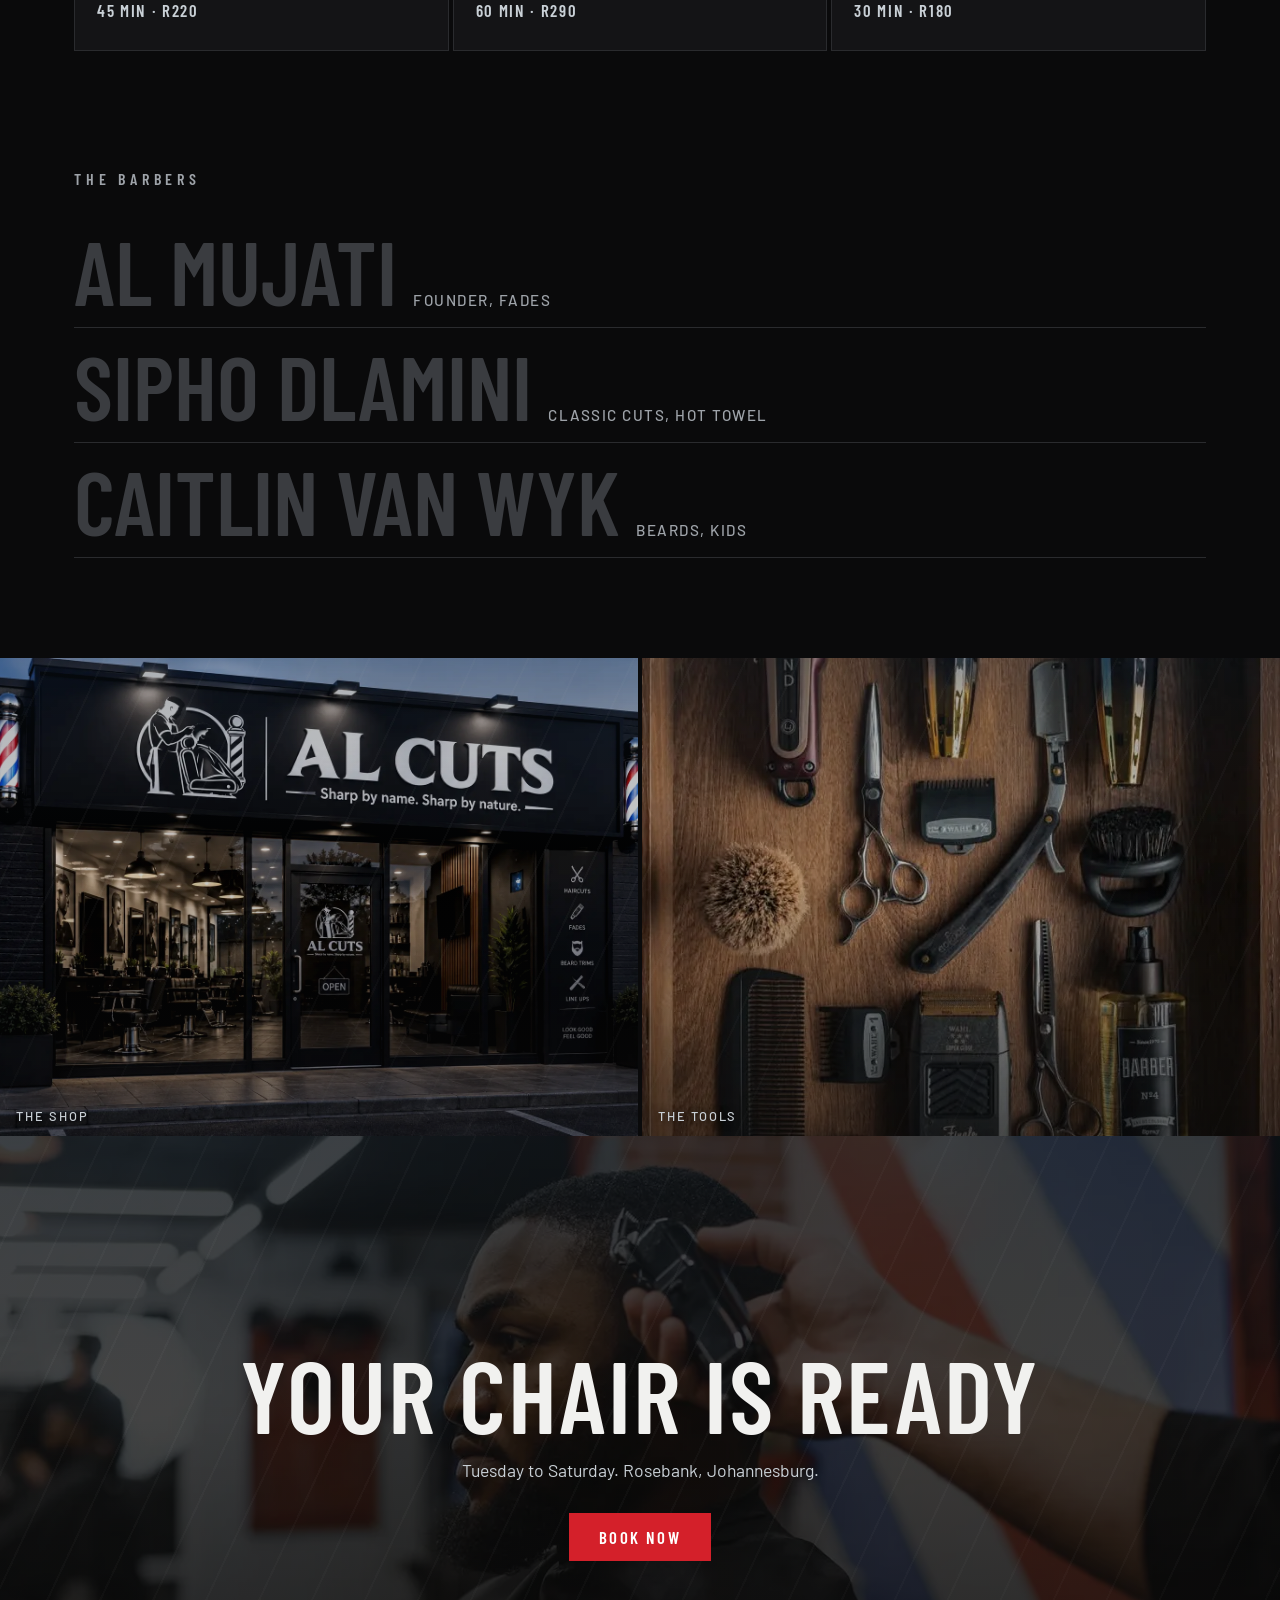
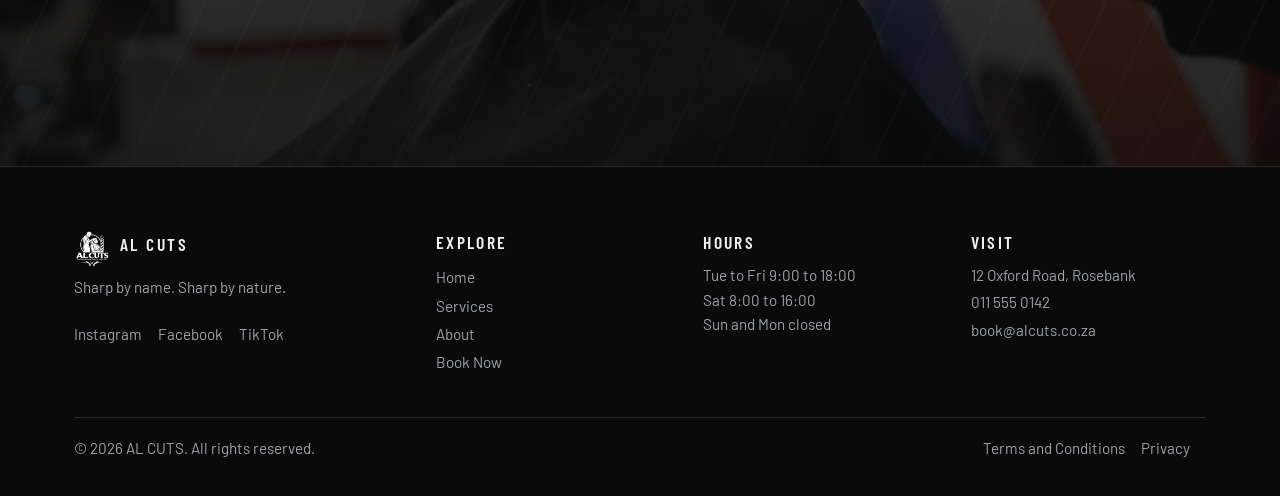
==== commit 67058722: "Slow 10s text glint; package card uses image 1" ====
--- a/index.html
+++ b/index.html
@@ -15,7 +15,7 @@
 <link rel="preconnect" href="https://fonts.googleapis.com">
 <link rel="preconnect" href="https://fonts.gstatic.com" crossorigin>
 <link href="https://fonts.googleapis.com/css2?family=Barlow+Condensed:wght@500;600;700&family=Barlow:wght@400;500&display=swap" rel="stylesheet">
-<link rel="stylesheet" href="assets/css/site.css?v=7">
+<link rel="stylesheet" href="assets/css/site.css?v=8">
 </head>
 <body>
 <a class="skip" href="#main">Skip to content</a>
@@ -77,7 +77,7 @@
     <div class="head"><h2>Services</h2><a class="more" href="services/">All services and prices →</a></div>
     <div class="cards">
       <a class="card" href="services/"><div class="ph"><img src="assets/img/cut-back.webp" alt="Skin fade by AL CUTS" loading="lazy" decoding="async"></div><div class="tx"><h3>Skin fade</h3><p>Zero-blend fade, sharpened hairline.</p><span class="meta">45 min · R220</span></div></a>
-      <a class="card" href="services/"><div class="ph"><img src="assets/img/services.webp" alt="Cut and beard package at AL CUTS" loading="lazy" decoding="async"></div><div class="tx"><h3>Cut and beard package</h3><p>The full works in one chair session.</p><span class="meta">60 min · R290</span></div></a>
+      <a class="card" href="services/"><div class="ph"><img src="assets/img/cut-front.webp" alt="Sharp cut and beard finish" loading="lazy" decoding="async"></div><div class="tx"><h3>Cut and beard package</h3><p>The full works in one chair session.</p><span class="meta">60 min · R290</span></div></a>
       <a class="card" href="services/"><div class="ph"><img src="assets/img/cut-classic.webp" alt="Classic taper being finished at the nape" loading="lazy" decoding="async"></div><div class="tx"><h3>Classic haircut</h3><p>Precision cut with hot-towel finish.</p><span class="meta">30 min · R180</span></div></a>
     </div>
   </div></section>
--- a/assets/css/site.css
+++ b/assets/css/site.css
@@ -284,7 +284,7 @@
    spills onto the photo around the letters, so it reads on any colour. */
 @keyframes glintSweep{
   0%{background-position:210% center}
-  16%{background-position:-210% center}
+  38%{background-position:-210% center}
   100%{background-position:-210% center}
 }
 .shine{position:relative}
@@ -300,7 +300,7 @@
   color:transparent;
   -webkit-text-fill-color:transparent;
   filter:drop-shadow(0 0 14px rgba(255,255,255,.85));
-  animation:glintSweep 5s ease-in-out infinite;
+  animation:glintSweep 10s ease-in-out infinite;
   pointer-events:none;
 }
 
